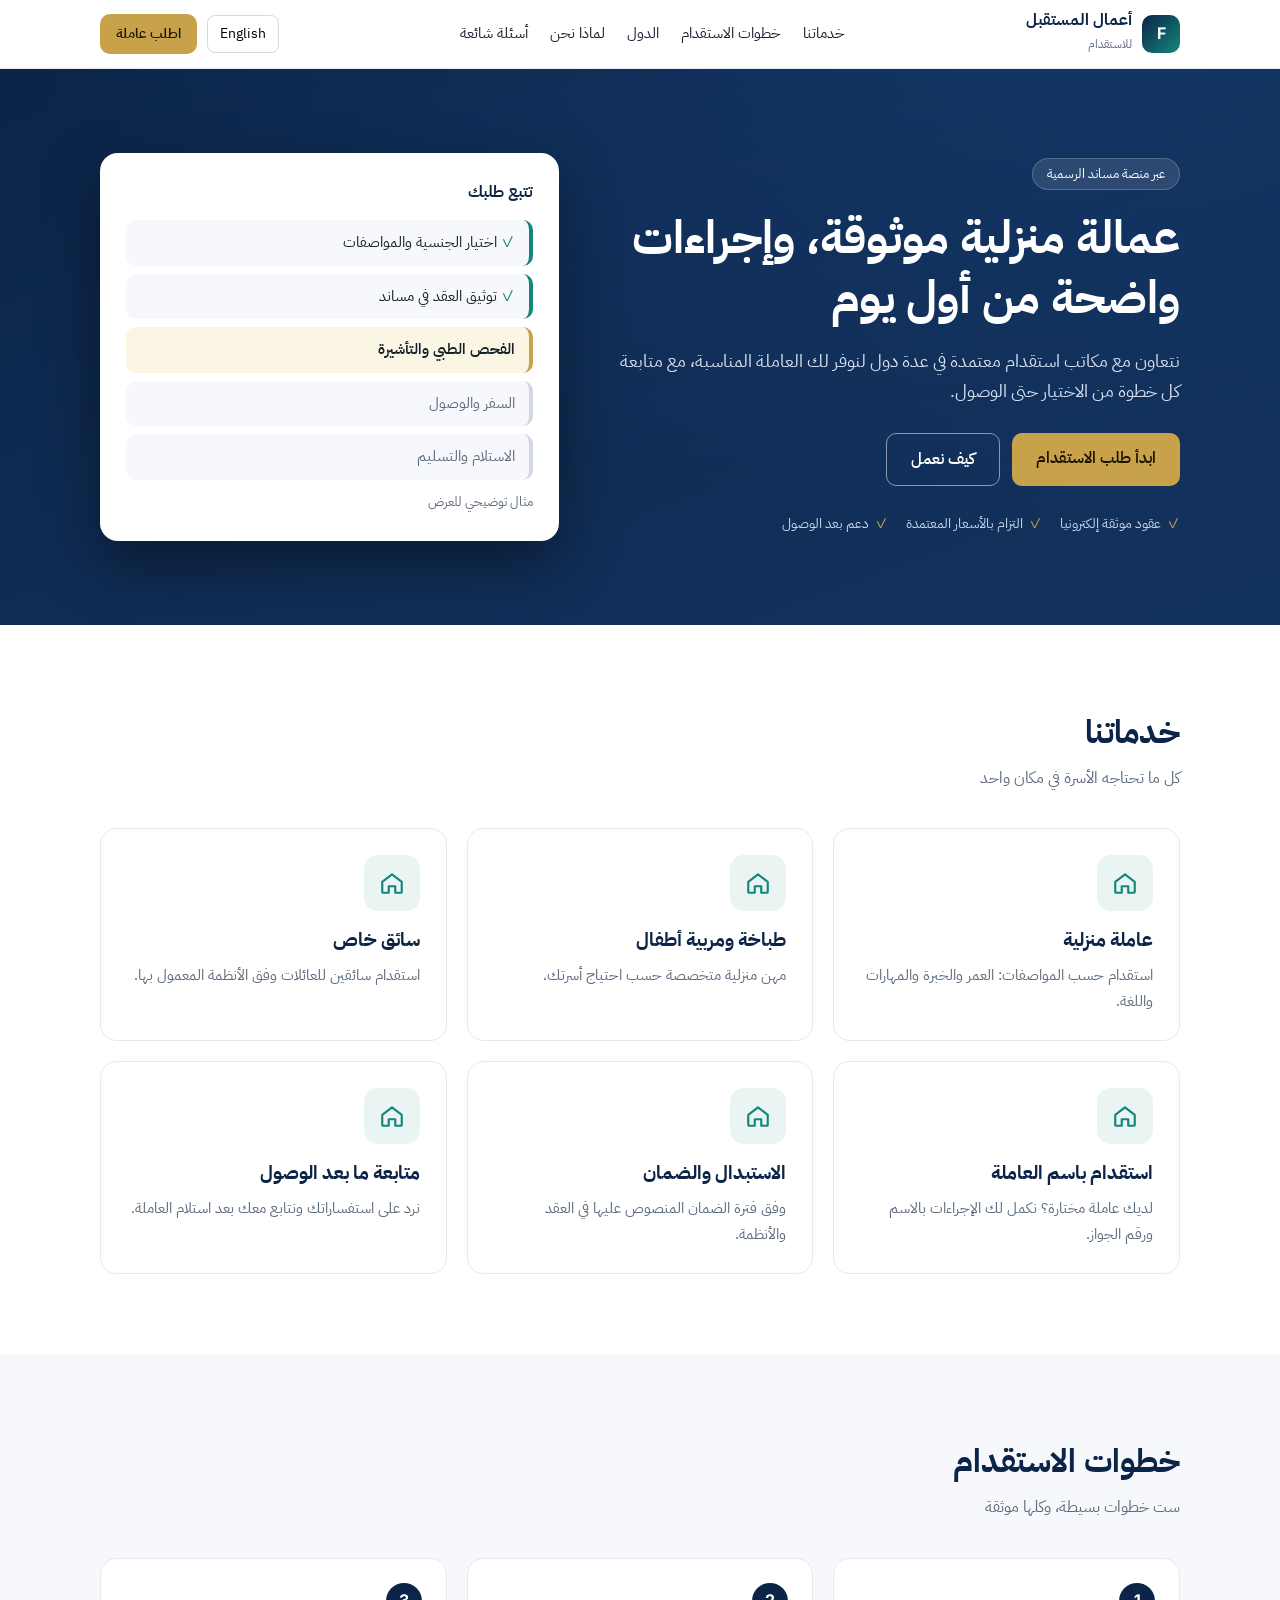
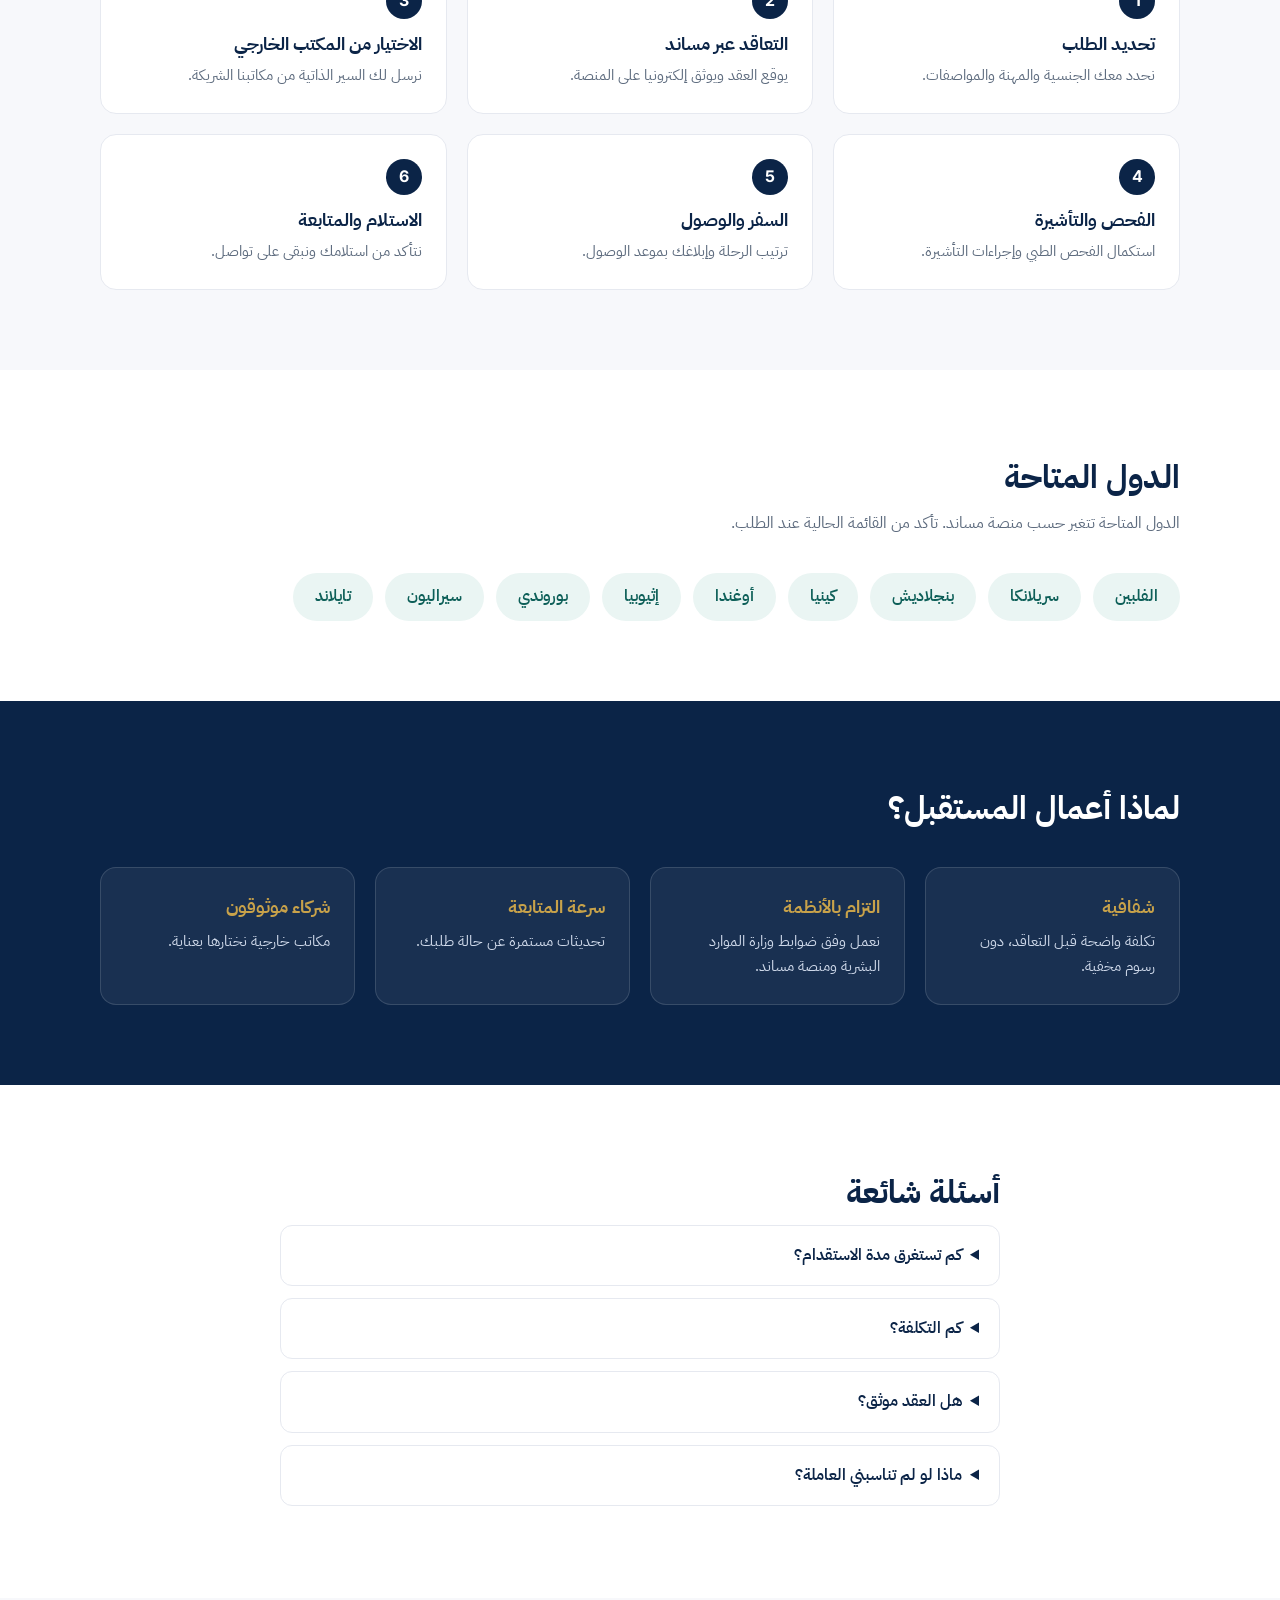
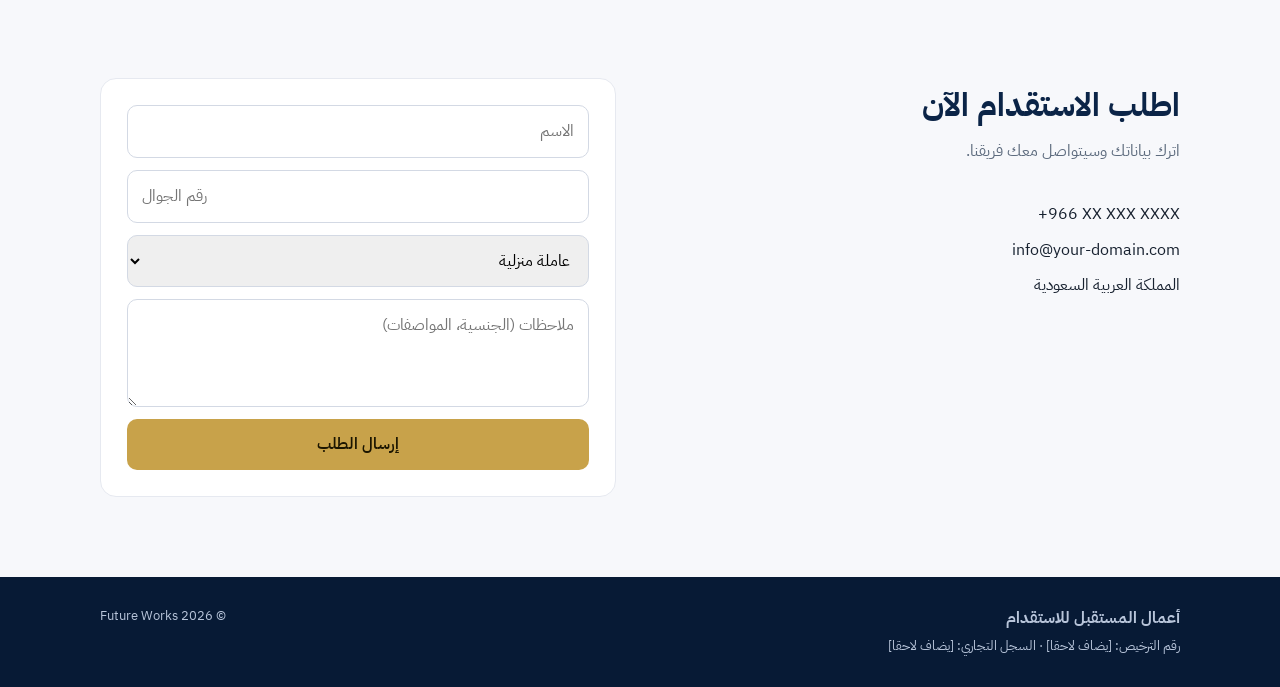
==== index.html @ 973897a0 "Add files via upload" ====
<!doctype html>
<html lang="ar" dir="rtl">
<head>
<meta charset="utf-8">
<meta name="viewport" content="width=device-width,initial-scale=1">
<title>أعمال المستقبل للاستقدام | Future Works Recruitment</title>
<meta name="description" content="استقدام العمالة المنزلية عبر منصة مساند بشفافية وسرعة. Domestic worker recruitment in Saudi Arabia through Musaned.">
<link rel="preconnect" href="https://fonts.googleapis.com"><link rel="preconnect" href="https://fonts.gstatic.com" crossorigin>
<link href="https://fonts.googleapis.com/css2?family=IBM+Plex+Sans+Arabic:wght@400;500;600;700&family=Inter:wght@400;500;600;700&display=swap" rel="stylesheet">
<link rel="stylesheet" href="style.css">
</head>
<body>
<header class="nav">
  <div class="wrap nav-in">
    <a class="brand" href="#top"><span class="mark">F</span><span><b data-ar="أعمال المستقبل" data-en="Future Works">أعمال المستقبل</b><small data-ar="للاستقدام" data-en="Recruitment">للاستقدام</small></span></a>
    <nav class="links">
      <a href="#services" data-ar="خدماتنا" data-en="Services">خدماتنا</a>
      <a href="#process" data-ar="خطوات الاستقدام" data-en="How it works">خطوات الاستقدام</a>
      <a href="#countries" data-ar="الدول" data-en="Countries">الدول</a>
      <a href="#why" data-ar="لماذا نحن" data-en="Why us">لماذا نحن</a>
      <a href="#faq" data-ar="أسئلة شائعة" data-en="FAQ">أسئلة شائعة</a>
    </nav>
    <div class="nav-actions"><button id="lang" class="lang">English</button><a class="btn sm" href="#contact" data-ar="اطلب عاملة" data-en="Request a worker">اطلب عاملة</a></div>
  </div>
</header>

<main id="top">
<section class="hero">
  <div class="wrap hero-in">
    <div class="hero-text">
      <span class="pill" data-ar="عبر منصة مساند الرسمية" data-en="Through the official Musaned platform">عبر منصة مساند الرسمية</span>
      <h1 data-ar="عمالة منزلية موثوقة، وإجراءات واضحة من أول يوم" data-en="Trusted domestic workers, with a clear process from day one">عمالة منزلية موثوقة، وإجراءات واضحة من أول يوم</h1>
      <p data-ar="نتعاون مع مكاتب استقدام معتمدة في عدة دول لنوفر لك العاملة المناسبة، مع متابعة كل خطوة من الاختيار حتى الوصول." data-en="We work with vetted recruitment offices abroad to match you with the right worker, and follow every step from selection to arrival.">نتعاون مع مكاتب استقدام معتمدة في عدة دول لنوفر لك العاملة المناسبة، مع متابعة كل خطوة من الاختيار حتى الوصول.</p>
      <div class="cta"><a class="btn" href="#contact" data-ar="ابدأ طلب الاستقدام" data-en="Start a request">ابدأ طلب الاستقدام</a><a class="btn ghost" href="#process" data-ar="كيف نعمل" data-en="How we work">كيف نعمل</a></div>
      <ul class="trust">
        <li data-ar="عقود موثقة إلكترونيا" data-en="Electronically authenticated contracts">عقود موثقة إلكترونيا</li>
        <li data-ar="التزام بالأسعار المعتمدة" data-en="Within approved price ceilings">التزام بالأسعار المعتمدة</li>
        <li data-ar="دعم بعد الوصول" data-en="Support after arrival">دعم بعد الوصول</li>
      </ul>
    </div>
    <div class="hero-card">
      <div class="hc-title" data-ar="تتبع طلبك" data-en="Track your request">تتبع طلبك</div>
      <ol class="steps-mini">
        <li class="done" data-ar="اختيار الجنسية والمواصفات" data-en="Choose nationality & profile">اختيار الجنسية والمواصفات</li>
        <li class="done" data-ar="توثيق العقد في مساند" data-en="Contract authenticated on Musaned">توثيق العقد في مساند</li>
        <li class="now" data-ar="الفحص الطبي والتأشيرة" data-en="Medical check & visa">الفحص الطبي والتأشيرة</li>
        <li data-ar="السفر والوصول" data-en="Travel & arrival">السفر والوصول</li>
        <li data-ar="الاستلام والتسليم" data-en="Handover">الاستلام والتسليم</li>
      </ol>
      <small class="note" data-ar="مثال توضيحي للعرض" data-en="Illustrative example">مثال توضيحي للعرض</small>
    </div>
  </div>
</section>

<section id="services" class="sec">
  <div class="wrap">
    <h2 data-ar="خدماتنا" data-en="Our services">خدماتنا</h2>
    <p class="sub" data-ar="كل ما تحتاجه الأسرة في مكان واحد" data-en="Everything a household needs, in one place">كل ما تحتاجه الأسرة في مكان واحد</p>
    <div class="grid3">
      <article class="card"><div class="ic"><svg viewBox="0 0 24 24" width="26" height="26" fill="none" stroke="#14877d" stroke-width="2" stroke-linecap="round" stroke-linejoin="round"><path d="M3 11l9-7 9 7v9a1 1 0 0 1-1 1h-5v-6H9v6H4a1 1 0 0 1-1-1z"/></svg></div><h3 data-ar="عاملة منزلية" data-en="Housemaids">عاملة منزلية</h3><p data-ar="استقدام حسب المواصفات: العمر والخبرة والمهارات واللغة." data-en="Recruitment by specification: age, experience, skills and language.">استقدام حسب المواصفات: العمر والخبرة والمهارات واللغة.</p></article>
      <article class="card"><div class="ic"><svg viewBox="0 0 24 24" width="26" height="26" fill="none" stroke="#14877d" stroke-width="2" stroke-linecap="round" stroke-linejoin="round"><path d="M3 11l9-7 9 7v9a1 1 0 0 1-1 1h-5v-6H9v6H4a1 1 0 0 1-1-1z"/></svg></div><h3 data-ar="طباخة ومربية أطفال" data-en="Cooks & nannies">طباخة ومربية أطفال</h3><p data-ar="مهن منزلية متخصصة حسب احتياج أسرتك." data-en="Specialised household roles to fit your family.">مهن منزلية متخصصة حسب احتياج أسرتك.</p></article>
      <article class="card"><div class="ic"><svg viewBox="0 0 24 24" width="26" height="26" fill="none" stroke="#14877d" stroke-width="2" stroke-linecap="round" stroke-linejoin="round"><path d="M3 11l9-7 9 7v9a1 1 0 0 1-1 1h-5v-6H9v6H4a1 1 0 0 1-1-1z"/></svg></div><h3 data-ar="سائق خاص" data-en="Private drivers">سائق خاص</h3><p data-ar="استقدام سائقين للعائلات وفق الأنظمة المعمول بها." data-en="Drivers for families, in line with current regulations.">استقدام سائقين للعائلات وفق الأنظمة المعمول بها.</p></article>
      <article class="card"><div class="ic"><svg viewBox="0 0 24 24" width="26" height="26" fill="none" stroke="#14877d" stroke-width="2" stroke-linecap="round" stroke-linejoin="round"><path d="M3 11l9-7 9 7v9a1 1 0 0 1-1 1h-5v-6H9v6H4a1 1 0 0 1-1-1z"/></svg></div><h3 data-ar="استقدام باسم العاملة" data-en="Named worker recruitment">استقدام باسم العاملة</h3><p data-ar="لديك عاملة مختارة؟ نكمل لك الإجراءات بالاسم ورقم الجواز." data-en="Already chosen a worker? We handle it by name and passport number.">لديك عاملة مختارة؟ نكمل لك الإجراءات بالاسم ورقم الجواز.</p></article>
      <article class="card"><div class="ic"><svg viewBox="0 0 24 24" width="26" height="26" fill="none" stroke="#14877d" stroke-width="2" stroke-linecap="round" stroke-linejoin="round"><path d="M3 11l9-7 9 7v9a1 1 0 0 1-1 1h-5v-6H9v6H4a1 1 0 0 1-1-1z"/></svg></div><h3 data-ar="الاستبدال والضمان" data-en="Replacement & guarantee">الاستبدال والضمان</h3><p data-ar="وفق فترة الضمان المنصوص عليها في العقد والأنظمة." data-en="As set out in the contract and regulations.">وفق فترة الضمان المنصوص عليها في العقد والأنظمة.</p></article>
      <article class="card"><div class="ic"><svg viewBox="0 0 24 24" width="26" height="26" fill="none" stroke="#14877d" stroke-width="2" stroke-linecap="round" stroke-linejoin="round"><path d="M3 11l9-7 9 7v9a1 1 0 0 1-1 1h-5v-6H9v6H4a1 1 0 0 1-1-1z"/></svg></div><h3 data-ar="متابعة ما بعد الوصول" data-en="After-arrival support">متابعة ما بعد الوصول</h3><p data-ar="نرد على استفساراتك ونتابع معك بعد استلام العاملة." data-en="We answer your questions and follow up after handover.">نرد على استفساراتك ونتابع معك بعد استلام العاملة.</p></article>
    </div>
  </div>
</section>

<section id="process" class="sec alt">
  <div class="wrap">
    <h2 data-ar="خطوات الاستقدام" data-en="How recruitment works">خطوات الاستقدام</h2>
    <p class="sub" data-ar="ست خطوات بسيطة، وكلها موثقة" data-en="Six simple, documented steps">ست خطوات بسيطة، وكلها موثقة</p>
    <ol class="timeline">
      <li><span>1</span><h3 data-ar="تحديد الطلب" data-en="Define your request">تحديد الطلب</h3><p data-ar="نحدد معك الجنسية والمهنة والمواصفات." data-en="We agree nationality, role and profile.">نحدد معك الجنسية والمهنة والمواصفات.</p></li>
      <li><span>2</span><h3 data-ar="التعاقد عبر مساند" data-en="Contract on Musaned">التعاقد عبر مساند</h3><p data-ar="يوقع العقد ويوثق إلكترونيا على المنصة." data-en="The contract is signed and authenticated on the platform.">يوقع العقد ويوثق إلكترونيا على المنصة.</p></li>
      <li><span>3</span><h3 data-ar="الاختيار من المكتب الخارجي" data-en="Selection abroad">الاختيار من المكتب الخارجي</h3><p data-ar="نرسل لك السير الذاتية من مكاتبنا الشريكة." data-en="We send CVs from our partner offices.">نرسل لك السير الذاتية من مكاتبنا الشريكة.</p></li>
      <li><span>4</span><h3 data-ar="الفحص والتأشيرة" data-en="Medical & visa">الفحص والتأشيرة</h3><p data-ar="استكمال الفحص الطبي وإجراءات التأشيرة." data-en="Medical examination and visa processing.">استكمال الفحص الطبي وإجراءات التأشيرة.</p></li>
      <li><span>5</span><h3 data-ar="السفر والوصول" data-en="Travel & arrival">السفر والوصول</h3><p data-ar="ترتيب الرحلة وإبلاغك بموعد الوصول." data-en="Flight arranged and arrival time shared.">ترتيب الرحلة وإبلاغك بموعد الوصول.</p></li>
      <li><span>6</span><h3 data-ar="الاستلام والمتابعة" data-en="Handover & follow-up">الاستلام والمتابعة</h3><p data-ar="نتأكد من استلامك ونبقى على تواصل." data-en="We confirm handover and stay in touch.">نتأكد من استلامك ونبقى على تواصل.</p></li>
    </ol>
  </div>
</section>

<section id="countries" class="sec">
  <div class="wrap">
    <h2 data-ar="الدول المتاحة" data-en="Source countries">الدول المتاحة</h2>
    <p class="sub" data-ar="الدول المتاحة تتغير حسب منصة مساند. تأكد من القائمة الحالية عند الطلب." data-en="Availability follows Musaned and can change. We confirm the current list when you apply.">الدول المتاحة تتغير حسب منصة مساند. تأكد من القائمة الحالية عند الطلب.</p>
    <div class="chips">
      <span data-ar="الفلبين" data-en="Philippines">الفلبين</span><span data-ar="سريلانكا" data-en="Sri Lanka">سريلانكا</span><span data-ar="بنجلاديش" data-en="Bangladesh">بنجلاديش</span><span data-ar="كينيا" data-en="Kenya">كينيا</span><span data-ar="أوغندا" data-en="Uganda">أوغندا</span><span data-ar="إثيوبيا" data-en="Ethiopia">إثيوبيا</span><span data-ar="بوروندي" data-en="Burundi">بوروندي</span><span data-ar="سيراليون" data-en="Sierra Leone">سيراليون</span><span data-ar="تايلاند" data-en="Thailand">تايلاند</span>
    </div>
  </div>
</section>

<section id="why" class="sec dark">
  <div class="wrap">
    <h2 data-ar="لماذا أعمال المستقبل؟" data-en="Why Future Works?">لماذا أعمال المستقبل؟</h2>
    <div class="grid4">
      <div class="why"><b data-ar="شفافية" data-en="Transparency">شفافية</b><p data-ar="تكلفة واضحة قبل التعاقد، دون رسوم مخفية." data-en="Clear costs before you sign, no hidden fees.">تكلفة واضحة قبل التعاقد، دون رسوم مخفية.</p></div>
      <div class="why"><b data-ar="التزام بالأنظمة" data-en="Compliance">التزام بالأنظمة</b><p data-ar="نعمل وفق ضوابط وزارة الموارد البشرية ومنصة مساند." data-en="We follow HRSD rules and the Musaned platform.">نعمل وفق ضوابط وزارة الموارد البشرية ومنصة مساند.</p></div>
      <div class="why"><b data-ar="سرعة المتابعة" data-en="Fast follow-up">سرعة المتابعة</b><p data-ar="تحديثات مستمرة عن حالة طلبك." data-en="Regular updates on your request status.">تحديثات مستمرة عن حالة طلبك.</p></div>
      <div class="why"><b data-ar="شركاء موثوقون" data-en="Vetted partners">شركاء موثوقون</b><p data-ar="مكاتب خارجية نختارها بعناية." data-en="Overseas offices we choose with care.">مكاتب خارجية نختارها بعناية.</p></div>
    </div>
  </div>
</section>

<section id="faq" class="sec">
  <div class="wrap narrow">
    <h2 data-ar="أسئلة شائعة" data-en="Frequently asked questions">أسئلة شائعة</h2>
    <details><summary data-ar="كم تستغرق مدة الاستقدام؟" data-en="How long does recruitment take?">كم تستغرق مدة الاستقدام؟</summary><p data-ar="تختلف حسب الجنسية. الأرقام المنشورة على مساند تشير عادة إلى نحو 47 إلى 57 يوما في المتوسط للجنسيات الشائعة." data-en="It depends on nationality. Averages published for Musaned are roughly 47 to 57 days for common nationalities.">تختلف حسب الجنسية. الأرقام المنشورة على مساند تشير عادة إلى نحو 47 إلى 57 يوما في المتوسط للجنسيات الشائعة.</p></details>
    <details><summary data-ar="كم التكلفة؟" data-en="What does it cost?">كم التكلفة؟</summary><p data-ar="تحدد الوزارة سقفا أعلى لتكلفة الاستقدام لكل جنسية. نوضح لك التكلفة النهائية قبل توقيع العقد." data-en="The ministry sets a maximum recruitment cost per nationality. We confirm the final cost before you sign.">تحدد الوزارة سقفا أعلى لتكلفة الاستقدام لكل جنسية. نوضح لك التكلفة النهائية قبل توقيع العقد.</p></details>
    <details><summary data-ar="هل العقد موثق؟" data-en="Is the contract authenticated?">هل العقد موثق؟</summary><p data-ar="نعم، يتم التعاقد والتوثيق إلكترونيا عبر منصة مساند." data-en="Yes. Contracting and authentication are done electronically on Musaned.">نعم، يتم التعاقد والتوثيق إلكترونيا عبر منصة مساند.</p></details>
    <details><summary data-ar="ماذا لو لم تناسبني العاملة؟" data-en="What if the worker is not a fit?">ماذا لو لم تناسبني العاملة؟</summary><p data-ar="تطبق شروط الاستبدال والاسترداد المنصوص عليها في العقد والأنظمة. نشرح لك التفاصيل قبل التعاقد." data-en="Replacement and refund terms in the contract and regulations apply. We explain them before you sign.">تطبق شروط الاستبدال والاسترداد المنصوص عليها في العقد والأنظمة. نشرح لك التفاصيل قبل التعاقد.</p></details>
  </div>
</section>

<section id="contact" class="sec alt">
  <div class="wrap contact">
    <div>
      <h2 data-ar="اطلب الاستقدام الآن" data-en="Request a worker">اطلب الاستقدام الآن</h2>
      <p class="sub" data-ar="اترك بياناتك وسيتواصل معك فريقنا." data-en="Leave your details and our team will contact you.">اترك بياناتك وسيتواصل معك فريقنا.</p>
      <ul class="info"><li><span dir="ltr">+966 XX XXX XXXX</span></li><li><span dir="ltr">info@your-domain.com</span></li><li data-ar="المملكة العربية السعودية" data-en="Saudi Arabia">المملكة العربية السعودية</li></ul>
    </div>
    <form onsubmit="event.preventDefault();alert(document.documentElement.lang==='ar'?'شكرا، سنتواصل معك قريبا (نموذج تجريبي)':'Thank you, we will contact you soon (demo form)')">
      <input required placeholder="الاسم" data-ph-ar="الاسم" data-ph-en="Full name">
      <input required type="tel" placeholder="رقم الجوال" data-ph-ar="رقم الجوال" data-ph-en="Mobile number" dir="ltr">
      <select><option data-ar="عاملة منزلية" data-en="Housemaid">عاملة منزلية</option><option data-ar="طباخة" data-en="Cook">طباخة</option><option data-ar="مربية أطفال" data-en="Nanny">مربية أطفال</option><option data-ar="سائق خاص" data-en="Private driver">سائق خاص</option></select>
      <textarea rows="3" placeholder="ملاحظات (الجنسية، المواصفات)" data-ph-ar="ملاحظات (الجنسية، المواصفات)" data-ph-en="Notes (nationality, requirements)"></textarea>
      <button class="btn" data-ar="إرسال الطلب" data-en="Send request">إرسال الطلب</button>
    </form>
  </div>
</section>
</main>

<footer>
  <div class="wrap foot">
    <div><b data-ar="أعمال المستقبل للاستقدام" data-en="Future Works Recruitment">أعمال المستقبل للاستقدام</b><br><small data-ar="رقم الترخيص: [يضاف لاحقا] · السجل التجاري: [يضاف لاحقا]" data-en="License no.: [to be added] · CR no.: [to be added]">رقم الترخيص: [يضاف لاحقا] · السجل التجاري: [يضاف لاحقا]</small></div>
    <small>© 2026 Future Works</small>
  </div>
</footer>
<script src="app.js"></script>
</body>
</html>
---- style.css ----
:root{--navy:#0b2447;--navy2:#13335f;--gold:#c8a24a;--teal:#14877d;--bg:#f7f8fb;--ink:#17212f;--mute:#5d6b7e}
*{box-sizing:border-box}html{scroll-behavior:smooth}
body{margin:0;font-family:'IBM Plex Sans Arabic','Inter',system-ui,sans-serif;color:var(--ink);background:#fff;line-height:1.7}
html[lang=en] body{font-family:'Inter','IBM Plex Sans Arabic',sans-serif}
.wrap{max-width:1120px;margin:auto;padding:0 20px}.narrow{max-width:760px}
.nav{position:sticky;top:0;z-index:20;background:rgba(255,255,255,.92);backdrop-filter:blur(8px);border-bottom:1px solid #e6e9f0}
.nav-in{display:flex;align-items:center;justify-content:space-between;gap:16px;height:68px}
.brand{display:flex;gap:10px;align-items:center;text-decoration:none;color:var(--navy)}
.brand b{display:block;line-height:1.2}.brand small{color:var(--mute);font-size:12px}
.mark{width:38px;height:38px;border-radius:10px;background:linear-gradient(135deg,var(--navy),var(--teal));color:#fff;display:grid;place-items:center;font-weight:700;font-family:Inter}
.links{display:flex;gap:22px}.links a{color:var(--ink);text-decoration:none;font-size:15px}.links a:hover{color:var(--teal)}
.nav-actions{display:flex;gap:10px;align-items:center}
.lang{border:1px solid #d3d9e4;background:#fff;border-radius:8px;padding:6px 12px;cursor:pointer;font:inherit;font-size:14px}
.btn{display:inline-block;background:var(--gold);color:#1b1500;padding:12px 24px;border-radius:10px;text-decoration:none;font-weight:600;border:0;cursor:pointer;font:inherit;font-weight:600;transition:.2s}
.btn:hover{transform:translateY(-1px);filter:brightness(1.05)}.btn.sm{padding:8px 16px;font-size:14px}
.btn.ghost{background:transparent;color:#fff;border:1.5px solid rgba(255,255,255,.5)}
.hero{background:radial-gradient(1000px 500px at 80% -10%,#1d4f8f55,transparent),linear-gradient(160deg,var(--navy),var(--navy2));color:#fff;padding:84px 0}
.hero-in{display:grid;grid-template-columns:1.25fr 1fr;gap:48px;align-items:center}
.pill{display:inline-block;background:#ffffff1c;border:1px solid #ffffff33;padding:4px 14px;border-radius:99px;font-size:13px;margin-bottom:18px}
h1{font-size:clamp(30px,4.4vw,46px);line-height:1.3;margin:0 0 16px}
.hero p{color:#d6e0f0;font-size:18px;max-width:560px}
.cta{display:flex;gap:12px;flex-wrap:wrap;margin:26px 0}
.trust{list-style:none;padding:0;margin:0;display:flex;gap:18px;flex-wrap:wrap;font-size:14px;color:#c4d2e8}
.trust li:before{content:'✓';color:var(--gold);margin-inline-end:6px}
.hero-card{background:#fff;color:var(--ink);border-radius:18px;padding:26px;box-shadow:0 24px 60px #0006}
.hc-title{font-weight:700;color:var(--navy);margin-bottom:14px}
.steps-mini{list-style:none;margin:0;padding:0}
.steps-mini li{padding:10px 14px;border-radius:10px;margin-bottom:8px;background:var(--bg);color:var(--mute);font-size:15px;border-inline-start:4px solid #d3d9e4}
.steps-mini li.done{border-color:var(--teal);color:var(--ink)}.steps-mini li.done:before{content:'✓ ';color:var(--teal)}
.steps-mini li.now{border-color:var(--gold);background:#fbf5e3;color:var(--ink);font-weight:600}
.note{color:var(--mute)}
.sec{padding:80px 0}.sec.alt{background:var(--bg)}
h2{font-size:32px;color:var(--navy);margin:0 0 6px}.sub{color:var(--mute);margin:0 0 36px}
.dark{background:var(--navy);color:#fff}.dark h2{color:#fff;margin-bottom:32px}
.grid3{display:grid;grid-template-columns:repeat(3,1fr);gap:20px}.grid4{display:grid;grid-template-columns:repeat(4,1fr);gap:20px}
.card{background:#fff;border:1px solid #e6e9f0;border-radius:16px;padding:26px;transition:.2s}
.card:hover{box-shadow:0 12px 30px #0b244714;transform:translateY(-3px)}
.ic{font-size:30px;width:56px;height:56px;border-radius:14px;background:#eaf5f3;display:grid;place-items:center;margin-bottom:14px}
.card h3{margin:0 0 6px;color:var(--navy)}.card p{margin:0;color:var(--mute);font-size:15px}
.timeline{list-style:none;margin:0;padding:0;display:grid;grid-template-columns:repeat(3,1fr);gap:20px}
.timeline li{background:#fff;border-radius:16px;padding:24px;border:1px solid #e6e9f0}
.timeline span{display:grid;place-items:center;width:36px;height:36px;border-radius:50%;background:var(--navy);color:#fff;font-weight:700;margin-bottom:10px;font-family:Inter}
.timeline h3{margin:0 0 4px;color:var(--navy);font-size:18px}.timeline p{margin:0;color:var(--mute);font-size:15px}
.chips{display:flex;flex-wrap:wrap;gap:12px}.chips span{background:#eaf5f3;color:#0d5f58;padding:10px 22px;border-radius:99px;font-weight:600}
.why{background:#ffffff0f;border:1px solid #ffffff22;border-radius:16px;padding:24px}.why b{color:var(--gold);font-size:18px}.why p{color:#cfd9ea;margin:6px 0 0;font-size:15px}
details{border:1px solid #e6e9f0;border-radius:12px;padding:16px 20px;margin-bottom:12px}
summary{cursor:pointer;font-weight:600;color:var(--navy)}details p{color:var(--mute);margin:10px 0 0}
.contact{display:grid;grid-template-columns:1fr 1fr;gap:48px;align-items:start}
.info{list-style:none;padding:0;color:var(--ink)}.info li{margin-bottom:8px}
form{background:#fff;padding:26px;border-radius:16px;border:1px solid #e6e9f0;display:grid;gap:12px}
input,select,textarea{font:inherit;padding:12px 14px;border:1px solid #d3d9e4;border-radius:10px;width:100%}
input:focus,select:focus,textarea:focus{outline:2px solid var(--teal);border-color:transparent}
footer{background:#071a35;color:#b8c5da;padding:28px 0}.foot{display:flex;justify-content:space-between;gap:16px;flex-wrap:wrap}
@media(max-width:860px){.links{display:none}.hero-in,.contact{grid-template-columns:1fr}.grid3,.timeline{grid-template-columns:1fr 1fr}.grid4{grid-template-columns:1fr 1fr}.hero{padding:56px 0}}
@media(max-width:560px){.grid3,.timeline,.grid4{grid-template-columns:1fr}}
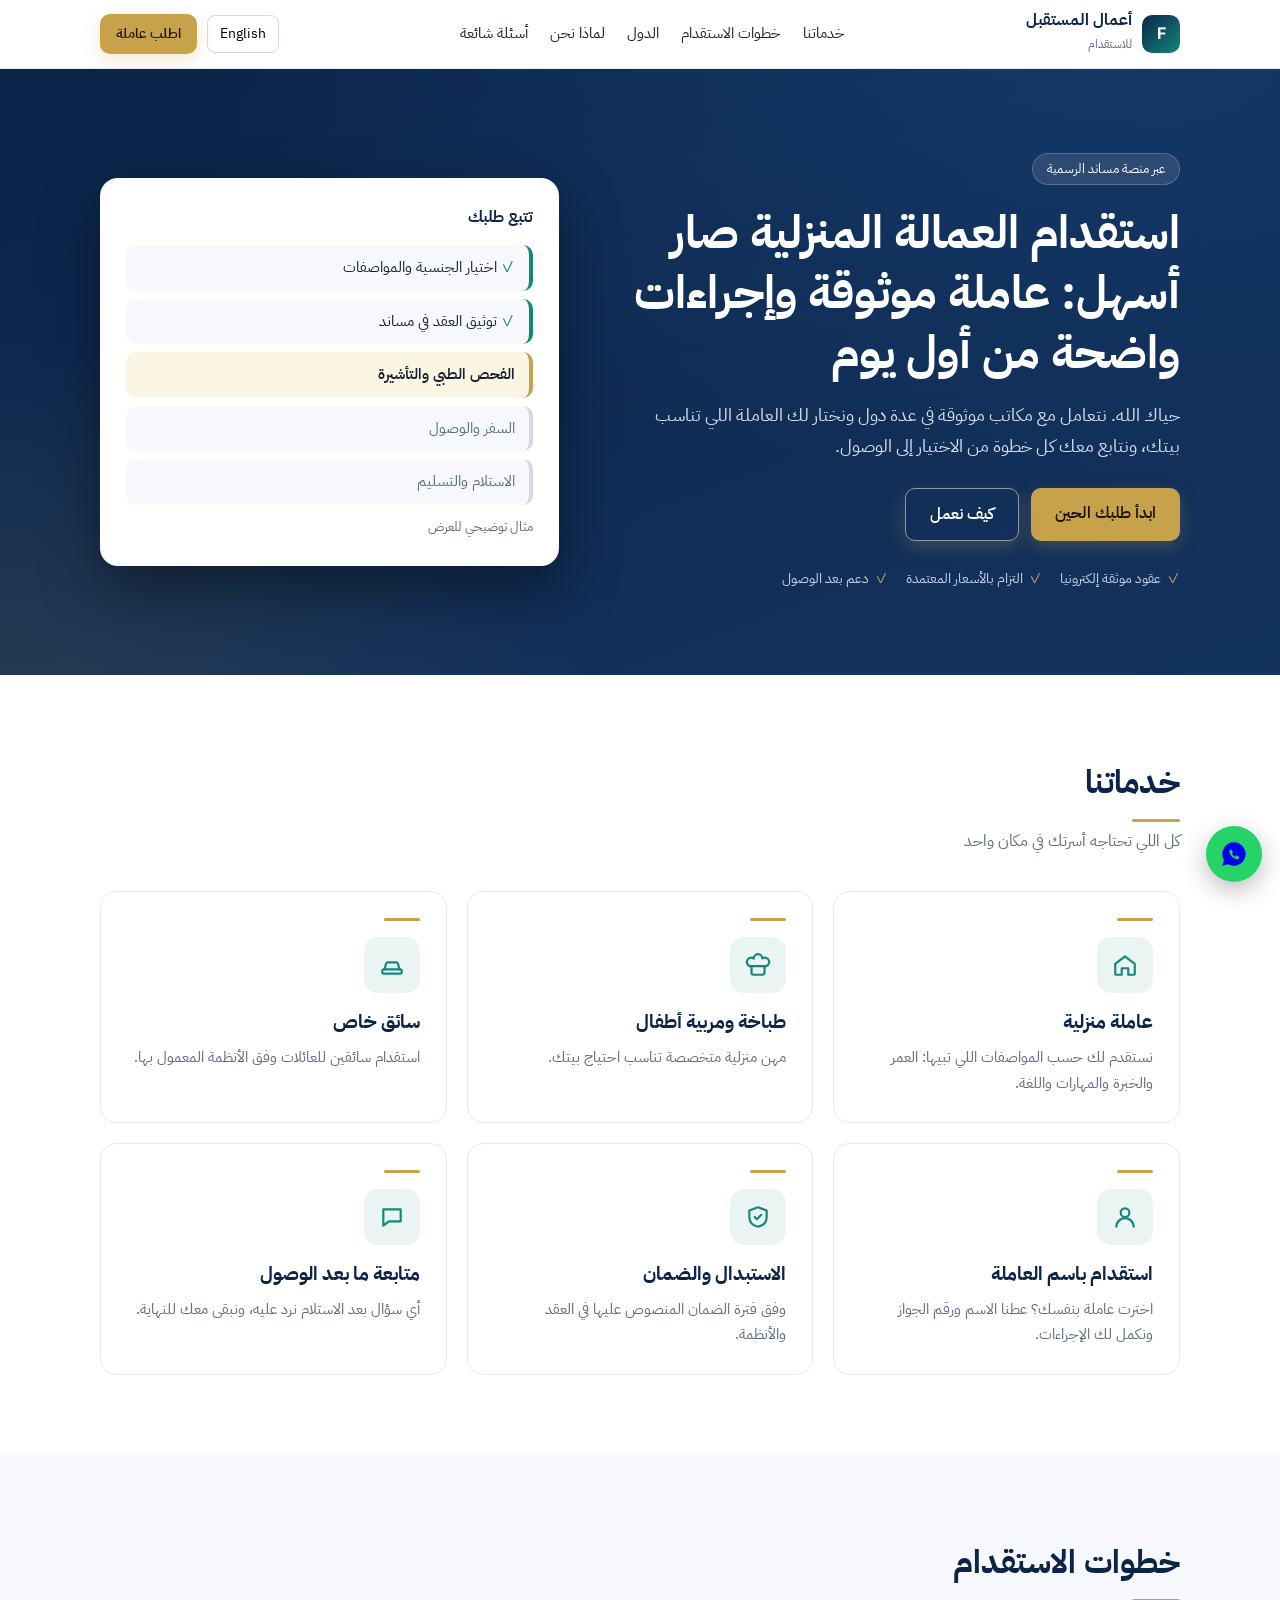
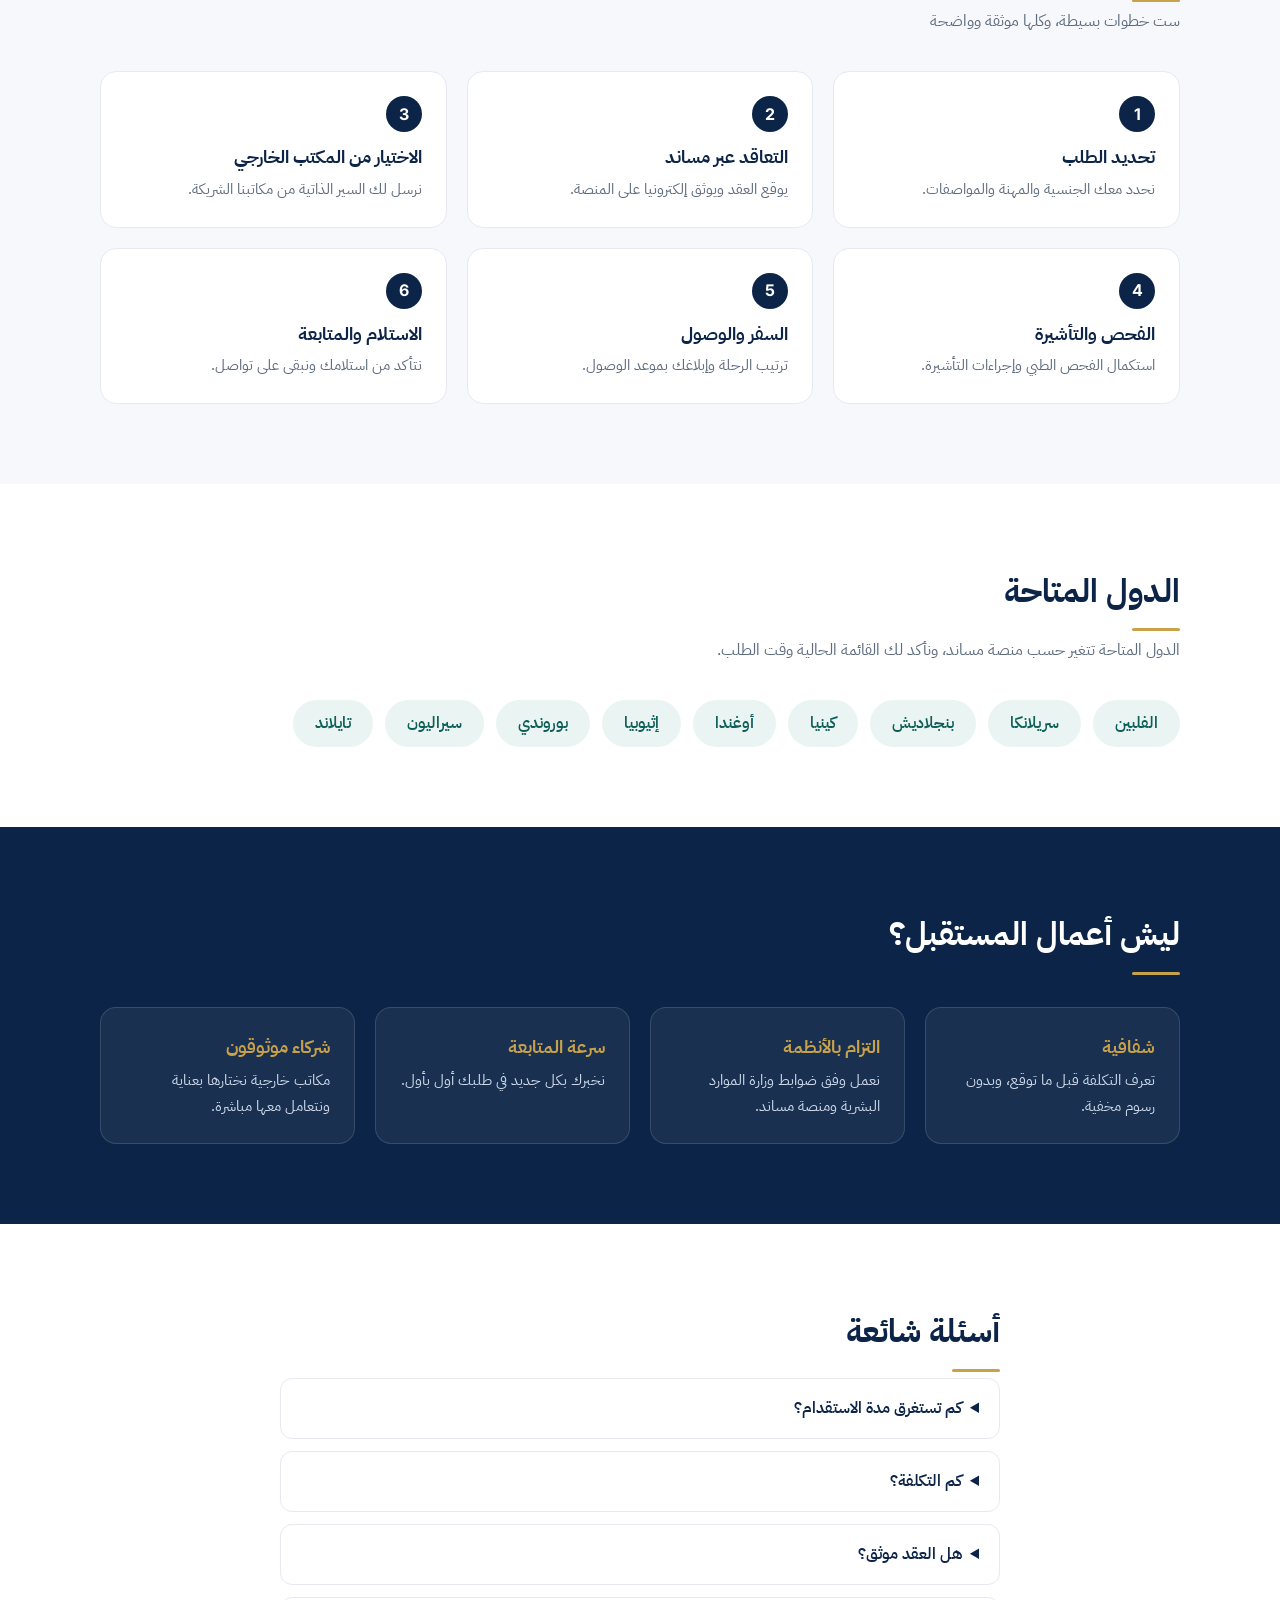
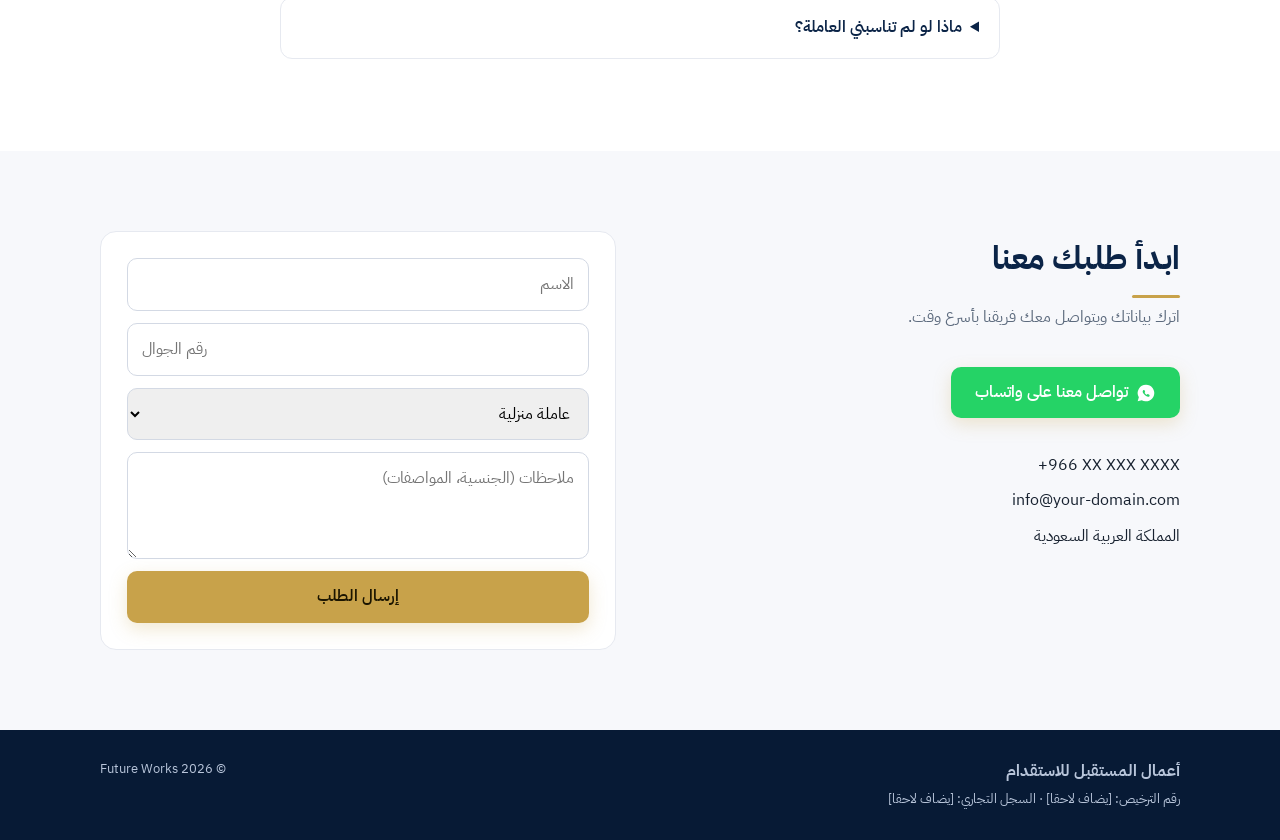
==== commit 81647077: "Revise copy and design" ====
--- a/index.html
+++ b/index.html
@@ -29,9 +29,9 @@
   <div class="wrap hero-in">
     <div class="hero-text">
       <span class="pill" data-ar="عبر منصة مساند الرسمية" data-en="Through the official Musaned platform">عبر منصة مساند الرسمية</span>
-      <h1 data-ar="عمالة منزلية موثوقة، وإجراءات واضحة من أول يوم" data-en="Trusted domestic workers, with a clear process from day one">عمالة منزلية موثوقة، وإجراءات واضحة من أول يوم</h1>
-      <p data-ar="نتعاون مع مكاتب استقدام معتمدة في عدة دول لنوفر لك العاملة المناسبة، مع متابعة كل خطوة من الاختيار حتى الوصول." data-en="We work with vetted recruitment offices abroad to match you with the right worker, and follow every step from selection to arrival.">نتعاون مع مكاتب استقدام معتمدة في عدة دول لنوفر لك العاملة المناسبة، مع متابعة كل خطوة من الاختيار حتى الوصول.</p>
-      <div class="cta"><a class="btn" href="#contact" data-ar="ابدأ طلب الاستقدام" data-en="Start a request">ابدأ طلب الاستقدام</a><a class="btn ghost" href="#process" data-ar="كيف نعمل" data-en="How we work">كيف نعمل</a></div>
+      <h1 data-ar="استقدام العمالة المنزلية صار أسهل: عاملة موثوقة وإجراءات واضحة من أول يوم" data-en="Trusted domestic workers, with a clear process from day one">استقدام العمالة المنزلية صار أسهل: عاملة موثوقة وإجراءات واضحة من أول يوم</h1>
+      <p data-ar="حياك الله. نتعامل مع مكاتب موثوقة في عدة دول ونختار لك العاملة اللي تناسب بيتك، ونتابع معك كل خطوة من الاختيار إلى الوصول." data-en="We work with vetted recruitment offices abroad to find the right worker for your home, and follow every step from selection to arrival.">حياك الله. نتعامل مع مكاتب موثوقة في عدة دول ونختار لك العاملة اللي تناسب بيتك، ونتابع معك كل خطوة من الاختيار إلى الوصول.</p>
+      <div class="cta"><a class="btn" href="#contact" data-ar="ابدأ طلبك الحين" data-en="Start your request">ابدأ طلبك الحين</a><a class="btn ghost" href="#process" data-ar="كيف نعمل" data-en="How we work">كيف نعمل</a></div>
       <ul class="trust">
         <li data-ar="عقود موثقة إلكترونيا" data-en="Electronically authenticated contracts">عقود موثقة إلكترونيا</li>
         <li data-ar="التزام بالأسعار المعتمدة" data-en="Within approved price ceilings">التزام بالأسعار المعتمدة</li>
@@ -55,14 +55,14 @@
 <section id="services" class="sec">
   <div class="wrap">
     <h2 data-ar="خدماتنا" data-en="Our services">خدماتنا</h2>
-    <p class="sub" data-ar="كل ما تحتاجه الأسرة في مكان واحد" data-en="Everything a household needs, in one place">كل ما تحتاجه الأسرة في مكان واحد</p>
+    <p class="sub" data-ar="كل اللي تحتاجه أسرتك في مكان واحد" data-en="Everything a household needs, in one place">كل اللي تحتاجه أسرتك في مكان واحد</p>
     <div class="grid3">
-      <article class="card"><div class="ic"><svg viewBox="0 0 24 24" width="26" height="26" fill="none" stroke="#14877d" stroke-width="2" stroke-linecap="round" stroke-linejoin="round"><path d="M3 11l9-7 9 7v9a1 1 0 0 1-1 1h-5v-6H9v6H4a1 1 0 0 1-1-1z"/></svg></div><h3 data-ar="عاملة منزلية" data-en="Housemaids">عاملة منزلية</h3><p data-ar="استقدام حسب المواصفات: العمر والخبرة والمهارات واللغة." data-en="Recruitment by specification: age, experience, skills and language.">استقدام حسب المواصفات: العمر والخبرة والمهارات واللغة.</p></article>
-      <article class="card"><div class="ic"><svg viewBox="0 0 24 24" width="26" height="26" fill="none" stroke="#14877d" stroke-width="2" stroke-linecap="round" stroke-linejoin="round"><path d="M3 11l9-7 9 7v9a1 1 0 0 1-1 1h-5v-6H9v6H4a1 1 0 0 1-1-1z"/></svg></div><h3 data-ar="طباخة ومربية أطفال" data-en="Cooks & nannies">طباخة ومربية أطفال</h3><p data-ar="مهن منزلية متخصصة حسب احتياج أسرتك." data-en="Specialised household roles to fit your family.">مهن منزلية متخصصة حسب احتياج أسرتك.</p></article>
-      <article class="card"><div class="ic"><svg viewBox="0 0 24 24" width="26" height="26" fill="none" stroke="#14877d" stroke-width="2" stroke-linecap="round" stroke-linejoin="round"><path d="M3 11l9-7 9 7v9a1 1 0 0 1-1 1h-5v-6H9v6H4a1 1 0 0 1-1-1z"/></svg></div><h3 data-ar="سائق خاص" data-en="Private drivers">سائق خاص</h3><p data-ar="استقدام سائقين للعائلات وفق الأنظمة المعمول بها." data-en="Drivers for families, in line with current regulations.">استقدام سائقين للعائلات وفق الأنظمة المعمول بها.</p></article>
-      <article class="card"><div class="ic"><svg viewBox="0 0 24 24" width="26" height="26" fill="none" stroke="#14877d" stroke-width="2" stroke-linecap="round" stroke-linejoin="round"><path d="M3 11l9-7 9 7v9a1 1 0 0 1-1 1h-5v-6H9v6H4a1 1 0 0 1-1-1z"/></svg></div><h3 data-ar="استقدام باسم العاملة" data-en="Named worker recruitment">استقدام باسم العاملة</h3><p data-ar="لديك عاملة مختارة؟ نكمل لك الإجراءات بالاسم ورقم الجواز." data-en="Already chosen a worker? We handle it by name and passport number.">لديك عاملة مختارة؟ نكمل لك الإجراءات بالاسم ورقم الجواز.</p></article>
-      <article class="card"><div class="ic"><svg viewBox="0 0 24 24" width="26" height="26" fill="none" stroke="#14877d" stroke-width="2" stroke-linecap="round" stroke-linejoin="round"><path d="M3 11l9-7 9 7v9a1 1 0 0 1-1 1h-5v-6H9v6H4a1 1 0 0 1-1-1z"/></svg></div><h3 data-ar="الاستبدال والضمان" data-en="Replacement & guarantee">الاستبدال والضمان</h3><p data-ar="وفق فترة الضمان المنصوص عليها في العقد والأنظمة." data-en="As set out in the contract and regulations.">وفق فترة الضمان المنصوص عليها في العقد والأنظمة.</p></article>
-      <article class="card"><div class="ic"><svg viewBox="0 0 24 24" width="26" height="26" fill="none" stroke="#14877d" stroke-width="2" stroke-linecap="round" stroke-linejoin="round"><path d="M3 11l9-7 9 7v9a1 1 0 0 1-1 1h-5v-6H9v6H4a1 1 0 0 1-1-1z"/></svg></div><h3 data-ar="متابعة ما بعد الوصول" data-en="After-arrival support">متابعة ما بعد الوصول</h3><p data-ar="نرد على استفساراتك ونتابع معك بعد استلام العاملة." data-en="We answer your questions and follow up after handover.">نرد على استفساراتك ونتابع معك بعد استلام العاملة.</p></article>
+      <article class="card"><div class="ic"><svg viewBox="0 0 24 24" width="26" height="26" fill="none" stroke="#14877d" stroke-width="2" stroke-linecap="round" stroke-linejoin="round"><path d="M3 11l9-7 9 7v9a1 1 0 0 1-1 1h-5v-6H9v6H4a1 1 0 0 1-1-1z"/></svg></div><h3 data-ar="عاملة منزلية" data-en="Housemaids">عاملة منزلية</h3><p data-ar="نستقدم لك حسب المواصفات اللي تبيها: العمر والخبرة والمهارات واللغة." data-en="Recruitment by specification: age, experience, skills and language.">نستقدم لك حسب المواصفات اللي تبيها: العمر والخبرة والمهارات واللغة.</p></article>
+      <article class="card"><div class="ic"><svg viewBox="0 0 24 24" width="26" height="26" fill="none" stroke="#14877d" stroke-width="2" stroke-linecap="round" stroke-linejoin="round"><path d="M6 13h12v6a2 2 0 0 1-2 2H8a2 2 0 0 1-2-2z"/><path d="M7 13a4 4 0 1 1 1-7 4 4 0 0 1 8 0 4 4 0 1 1 1 7"/></svg></div><h3 data-ar="طباخة ومربية أطفال" data-en="Cooks & nannies">طباخة ومربية أطفال</h3><p data-ar="مهن منزلية متخصصة تناسب احتياج بيتك." data-en="Specialised household roles to fit your family.">مهن منزلية متخصصة تناسب احتياج بيتك.</p></article>
+      <article class="card"><div class="ic"><svg viewBox="0 0 24 24" width="26" height="26" fill="none" stroke="#14877d" stroke-width="2" stroke-linecap="round" stroke-linejoin="round"><path d="M5 16l1.5-5a2 2 0 0 1 2-1.5h7a2 2 0 0 1 2 1.5L19 16"/><rect x="3" y="16" width="18" height="4" rx="1.5"/></svg></div><h3 data-ar="سائق خاص" data-en="Private drivers">سائق خاص</h3><p data-ar="استقدام سائقين للعائلات وفق الأنظمة المعمول بها." data-en="Drivers for families, in line with current regulations.">استقدام سائقين للعائلات وفق الأنظمة المعمول بها.</p></article>
+      <article class="card"><div class="ic"><svg viewBox="0 0 24 24" width="26" height="26" fill="none" stroke="#14877d" stroke-width="2" stroke-linecap="round" stroke-linejoin="round"><circle cx="12" cy="8" r="4"/><path d="M4 21a8 8 0 0 1 16 0"/></svg></div><h3 data-ar="استقدام باسم العاملة" data-en="Named worker recruitment">استقدام باسم العاملة</h3><p data-ar="اخترت عاملة بنفسك؟ عطنا الاسم ورقم الجواز ونكمل لك الإجراءات." data-en="Already chosen a worker? We handle it by name and passport number.">اخترت عاملة بنفسك؟ عطنا الاسم ورقم الجواز ونكمل لك الإجراءات.</p></article>
+      <article class="card"><div class="ic"><svg viewBox="0 0 24 24" width="26" height="26" fill="none" stroke="#14877d" stroke-width="2" stroke-linecap="round" stroke-linejoin="round"><path d="M12 3l8 3v6c0 5-3.5 8-8 9-4.5-1-8-4-8-9V6z"/><path d="M9 12l2 2 4-4"/></svg></div><h3 data-ar="الاستبدال والضمان" data-en="Replacement & guarantee">الاستبدال والضمان</h3><p data-ar="وفق فترة الضمان المنصوص عليها في العقد والأنظمة." data-en="As set out in the contract and regulations.">وفق فترة الضمان المنصوص عليها في العقد والأنظمة.</p></article>
+      <article class="card"><div class="ic"><svg viewBox="0 0 24 24" width="26" height="26" fill="none" stroke="#14877d" stroke-width="2" stroke-linecap="round" stroke-linejoin="round"><path d="M4 5h16v11H9l-5 4z"/></svg></div><h3 data-ar="متابعة ما بعد الوصول" data-en="After-arrival support">متابعة ما بعد الوصول</h3><p data-ar="أي سؤال بعد الاستلام نرد عليه، ونبقى معك للنهاية." data-en="We answer your questions and follow up after handover.">أي سؤال بعد الاستلام نرد عليه، ونبقى معك للنهاية.</p></article>
     </div>
   </div>
 </section>
@@ -70,7 +70,7 @@
 <section id="process" class="sec alt">
   <div class="wrap">
     <h2 data-ar="خطوات الاستقدام" data-en="How recruitment works">خطوات الاستقدام</h2>
-    <p class="sub" data-ar="ست خطوات بسيطة، وكلها موثقة" data-en="Six simple, documented steps">ست خطوات بسيطة، وكلها موثقة</p>
+    <p class="sub" data-ar="ست خطوات بسيطة، وكلها موثقة وواضحة" data-en="Six simple, documented steps">ست خطوات بسيطة، وكلها موثقة وواضحة</p>
     <ol class="timeline">
       <li><span>1</span><h3 data-ar="تحديد الطلب" data-en="Define your request">تحديد الطلب</h3><p data-ar="نحدد معك الجنسية والمهنة والمواصفات." data-en="We agree nationality, role and profile.">نحدد معك الجنسية والمهنة والمواصفات.</p></li>
       <li><span>2</span><h3 data-ar="التعاقد عبر مساند" data-en="Contract on Musaned">التعاقد عبر مساند</h3><p data-ar="يوقع العقد ويوثق إلكترونيا على المنصة." data-en="The contract is signed and authenticated on the platform.">يوقع العقد ويوثق إلكترونيا على المنصة.</p></li>
@@ -85,7 +85,7 @@
 <section id="countries" class="sec">
   <div class="wrap">
     <h2 data-ar="الدول المتاحة" data-en="Source countries">الدول المتاحة</h2>
-    <p class="sub" data-ar="الدول المتاحة تتغير حسب منصة مساند. تأكد من القائمة الحالية عند الطلب." data-en="Availability follows Musaned and can change. We confirm the current list when you apply.">الدول المتاحة تتغير حسب منصة مساند. تأكد من القائمة الحالية عند الطلب.</p>
+    <p class="sub" data-ar="الدول المتاحة تتغير حسب منصة مساند، ونأكد لك القائمة الحالية وقت الطلب." data-en="Availability follows Musaned and can change. We confirm the current list when you apply.">الدول المتاحة تتغير حسب منصة مساند، ونأكد لك القائمة الحالية وقت الطلب.</p>
     <div class="chips">
       <span data-ar="الفلبين" data-en="Philippines">الفلبين</span><span data-ar="سريلانكا" data-en="Sri Lanka">سريلانكا</span><span data-ar="بنجلاديش" data-en="Bangladesh">بنجلاديش</span><span data-ar="كينيا" data-en="Kenya">كينيا</span><span data-ar="أوغندا" data-en="Uganda">أوغندا</span><span data-ar="إثيوبيا" data-en="Ethiopia">إثيوبيا</span><span data-ar="بوروندي" data-en="Burundi">بوروندي</span><span data-ar="سيراليون" data-en="Sierra Leone">سيراليون</span><span data-ar="تايلاند" data-en="Thailand">تايلاند</span>
     </div>
@@ -94,12 +94,12 @@
 
 <section id="why" class="sec dark">
   <div class="wrap">
-    <h2 data-ar="لماذا أعمال المستقبل؟" data-en="Why Future Works?">لماذا أعمال المستقبل؟</h2>
+    <h2 data-ar="ليش أعمال المستقبل؟" data-en="Why Future Works?">ليش أعمال المستقبل؟</h2>
     <div class="grid4">
-      <div class="why"><b data-ar="شفافية" data-en="Transparency">شفافية</b><p data-ar="تكلفة واضحة قبل التعاقد، دون رسوم مخفية." data-en="Clear costs before you sign, no hidden fees.">تكلفة واضحة قبل التعاقد، دون رسوم مخفية.</p></div>
+      <div class="why"><b data-ar="شفافية" data-en="Transparency">شفافية</b><p data-ar="تعرف التكلفة قبل ما توقع، وبدون رسوم مخفية." data-en="Clear costs before you sign, no hidden fees.">تعرف التكلفة قبل ما توقع، وبدون رسوم مخفية.</p></div>
       <div class="why"><b data-ar="التزام بالأنظمة" data-en="Compliance">التزام بالأنظمة</b><p data-ar="نعمل وفق ضوابط وزارة الموارد البشرية ومنصة مساند." data-en="We follow HRSD rules and the Musaned platform.">نعمل وفق ضوابط وزارة الموارد البشرية ومنصة مساند.</p></div>
-      <div class="why"><b data-ar="سرعة المتابعة" data-en="Fast follow-up">سرعة المتابعة</b><p data-ar="تحديثات مستمرة عن حالة طلبك." data-en="Regular updates on your request status.">تحديثات مستمرة عن حالة طلبك.</p></div>
-      <div class="why"><b data-ar="شركاء موثوقون" data-en="Vetted partners">شركاء موثوقون</b><p data-ar="مكاتب خارجية نختارها بعناية." data-en="Overseas offices we choose with care.">مكاتب خارجية نختارها بعناية.</p></div>
+      <div class="why"><b data-ar="سرعة المتابعة" data-en="Fast follow-up">سرعة المتابعة</b><p data-ar="نخبرك بكل جديد في طلبك أول بأول." data-en="Regular updates on your request status.">نخبرك بكل جديد في طلبك أول بأول.</p></div>
+      <div class="why"><b data-ar="شركاء موثوقون" data-en="Vetted partners">شركاء موثوقون</b><p data-ar="مكاتب خارجية نختارها بعناية ونتعامل معها مباشرة." data-en="Overseas offices we choose with care.">مكاتب خارجية نختارها بعناية ونتعامل معها مباشرة.</p></div>
     </div>
   </div>
 </section>
@@ -108,20 +108,20 @@
   <div class="wrap narrow">
     <h2 data-ar="أسئلة شائعة" data-en="Frequently asked questions">أسئلة شائعة</h2>
     <details><summary data-ar="كم تستغرق مدة الاستقدام؟" data-en="How long does recruitment take?">كم تستغرق مدة الاستقدام؟</summary><p data-ar="تختلف حسب الجنسية. الأرقام المنشورة على مساند تشير عادة إلى نحو 47 إلى 57 يوما في المتوسط للجنسيات الشائعة." data-en="It depends on nationality. Averages published for Musaned are roughly 47 to 57 days for common nationalities.">تختلف حسب الجنسية. الأرقام المنشورة على مساند تشير عادة إلى نحو 47 إلى 57 يوما في المتوسط للجنسيات الشائعة.</p></details>
-    <details><summary data-ar="كم التكلفة؟" data-en="What does it cost?">كم التكلفة؟</summary><p data-ar="تحدد الوزارة سقفا أعلى لتكلفة الاستقدام لكل جنسية. نوضح لك التكلفة النهائية قبل توقيع العقد." data-en="The ministry sets a maximum recruitment cost per nationality. We confirm the final cost before you sign.">تحدد الوزارة سقفا أعلى لتكلفة الاستقدام لكل جنسية. نوضح لك التكلفة النهائية قبل توقيع العقد.</p></details>
+    <details><summary data-ar="كم التكلفة؟" data-en="What does it cost?">كم التكلفة؟</summary><p data-ar="تحدد الوزارة سقفا أعلى لتكلفة الاستقدام لكل جنسية. نعطيك التكلفة النهائية قبل توقيع العقد." data-en="The ministry sets a maximum recruitment cost per nationality. We confirm the final cost before you sign.">تحدد الوزارة سقفا أعلى لتكلفة الاستقدام لكل جنسية. نعطيك التكلفة النهائية قبل توقيع العقد.</p></details>
     <details><summary data-ar="هل العقد موثق؟" data-en="Is the contract authenticated?">هل العقد موثق؟</summary><p data-ar="نعم، يتم التعاقد والتوثيق إلكترونيا عبر منصة مساند." data-en="Yes. Contracting and authentication are done electronically on Musaned.">نعم، يتم التعاقد والتوثيق إلكترونيا عبر منصة مساند.</p></details>
-    <details><summary data-ar="ماذا لو لم تناسبني العاملة؟" data-en="What if the worker is not a fit?">ماذا لو لم تناسبني العاملة؟</summary><p data-ar="تطبق شروط الاستبدال والاسترداد المنصوص عليها في العقد والأنظمة. نشرح لك التفاصيل قبل التعاقد." data-en="Replacement and refund terms in the contract and regulations apply. We explain them before you sign.">تطبق شروط الاستبدال والاسترداد المنصوص عليها في العقد والأنظمة. نشرح لك التفاصيل قبل التعاقد.</p></details>
+    <details><summary data-ar="ماذا لو لم تناسبني العاملة؟" data-en="What if the worker is not a fit?">ماذا لو لم تناسبني العاملة؟</summary><p data-ar="تطبق شروط الاستبدال والاسترداد المنصوص عليها في العقد والأنظمة. نوضح لك التفاصيل قبل ما توقع." data-en="Replacement and refund terms in the contract and regulations apply. We explain them before you sign.">تطبق شروط الاستبدال والاسترداد المنصوص عليها في العقد والأنظمة. نوضح لك التفاصيل قبل ما توقع.</p></details>
   </div>
 </section>
 
 <section id="contact" class="sec alt">
   <div class="wrap contact">
     <div>
-      <h2 data-ar="اطلب الاستقدام الآن" data-en="Request a worker">اطلب الاستقدام الآن</h2>
-      <p class="sub" data-ar="اترك بياناتك وسيتواصل معك فريقنا." data-en="Leave your details and our team will contact you.">اترك بياناتك وسيتواصل معك فريقنا.</p>
-      <ul class="info"><li><span dir="ltr">+966 XX XXX XXXX</span></li><li><span dir="ltr">info@your-domain.com</span></li><li data-ar="المملكة العربية السعودية" data-en="Saudi Arabia">المملكة العربية السعودية</li></ul>
+      <h2 data-ar="ابدأ طلبك معنا" data-en="Request a worker">ابدأ طلبك معنا</h2>
+      <p class="sub" data-ar="اترك بياناتك ويتواصل معك فريقنا بأسرع وقت." data-en="Leave your details and our team will contact you.">اترك بياناتك ويتواصل معك فريقنا بأسرع وقت.</p>
+      <a class="btn wa" href="https://wa.me/966XXXXXXXXX" target="_blank" rel="noopener"><svg viewBox="0 0 24 24" width="20" height="20" fill="currentColor"><path d="M12 2a10 10 0 0 0-8.6 15.1L2 22l5-1.3A10 10 0 1 0 12 2zm4.600 13.200c-.2.600-1.200 1.100-1.700 1.200-.5.100-1 .1-1.700-.1a9.500 9.500 0 0 1-4.200-3.700c-.4-.600-1-1.600-1-2.500s.5-1.300.7-1.500c.2-.2.4-.2.600-.2h.4c.2 0 .4 0 .5.400l.7 1.700c.1.200 0 .4 0 .500l-.4.500c-.1.100-.2.300-.1.500.6 1 1.300 1.600 2.200 2.100.3.100.4.100.6-.1l.6-.7c.2-.2.300-.2.500-.1l1.600.8c.2.100.3.200.3.300.1.200.1.700-.1 1.100z"/></svg><span data-ar="تواصل معنا على واتساب" data-en="Chat on WhatsApp">تواصل معنا على واتساب</span></a><ul class="info"><li><span dir="ltr">+966 XX XXX XXXX</span></li><li><span dir="ltr">info@your-domain.com</span></li><li data-ar="المملكة العربية السعودية" data-en="Saudi Arabia">المملكة العربية السعودية</li></ul>
     </div>
-    <form onsubmit="event.preventDefault();alert(document.documentElement.lang==='ar'?'شكرا، سنتواصل معك قريبا (نموذج تجريبي)':'Thank you, we will contact you soon (demo form)')">
+    <form id="reqform">
       <input required placeholder="الاسم" data-ph-ar="الاسم" data-ph-en="Full name">
       <input required type="tel" placeholder="رقم الجوال" data-ph-ar="رقم الجوال" data-ph-en="Mobile number" dir="ltr">
       <select><option data-ar="عاملة منزلية" data-en="Housemaid">عاملة منزلية</option><option data-ar="طباخة" data-en="Cook">طباخة</option><option data-ar="مربية أطفال" data-en="Nanny">مربية أطفال</option><option data-ar="سائق خاص" data-en="Private driver">سائق خاص</option></select>
@@ -138,6 +138,7 @@
     <small>© 2026 Future Works</small>
   </div>
 </footer>
+<a class="wa-float" href="https://wa.me/966XXXXXXXXX" target="_blank" rel="noopener" aria-label="WhatsApp"><svg viewBox="0 0 24 24" width="28" height="28" fill="currentColor"><path d="M12 2a10 10 0 0 0-8.6 15.1L2 22l5-1.3A10 10 0 1 0 12 2zm4.600 13.200c-.2.600-1.200 1.100-1.700 1.200-.5.100-1 .1-1.700-.1a9.500 9.500 0 0 1-4.200-3.700c-.4-.600-1-1.600-1-2.500s.5-1.300.7-1.500c.2-.2.4-.2.600-.2h.4c.2 0 .4 0 .5.400l.7 1.700c.1.200 0 .4 0 .500l-.4.500c-.1.100-.2.300-.1.500.6 1 1.300 1.600 2.200 2.100.3.100.4.100.6-.1l.6-.7c.2-.2.300-.2.500-.1l1.600.8c.2.100.3.200.3.300.1.200.1.700-.1 1.100z"/></svg></a>
 <script src="app.js"></script>
 </body>
 </html>
--- a/style.css
+++ b/style.css
@@ -53,3 +53,12 @@
 footer{background:#071a35;color:#b8c5da;padding:28px 0}.foot{display:flex;justify-content:space-between;gap:16px;flex-wrap:wrap}
 @media(max-width:860px){.links{display:none}.hero-in,.contact{grid-template-columns:1fr}.grid3,.timeline{grid-template-columns:1fr 1fr}.grid4{grid-template-columns:1fr 1fr}.hero{padding:56px 0}}
 @media(max-width:560px){.grid3,.timeline,.grid4{grid-template-columns:1fr}}
+
+
+.wa{background:#25d366;color:#fff;display:inline-flex;align-items:center;gap:8px;margin-bottom:18px;box-shadow:0 6px 18px #25d36640}
+.wa-float{position:fixed;inset-inline-start:18px;bottom:18px;width:56px;height:56px;border-radius:50%;background:#25d366;display:grid;place-items:center;box-shadow:0 8px 24px #0004;z-index:30}
+.hero{background:radial-gradient(900px 480px at 85% -10%,#1d4f8f66,transparent),radial-gradient(600px 400px at 0% 110%,#c8a24a22,transparent),linear-gradient(160deg,var(--navy),var(--navy2))}
+.card::before{content:'';display:block;height:3px;width:36px;background:var(--gold);border-radius:3px;margin-bottom:16px}
+h2:after{content:'';display:block;width:48px;height:3px;background:var(--gold);border-radius:3px;margin-top:10px}
+.btn{box-shadow:0 6px 18px #c8a24a40}
+@media(max-width:560px){.nav-in{height:62px}.brand small{display:none}.nav-actions .btn.sm{display:none}.lang{padding:6px 10px}.wa-float{width:52px;height:52px}h2{font-size:26px}.sec{padding:56px 0}}
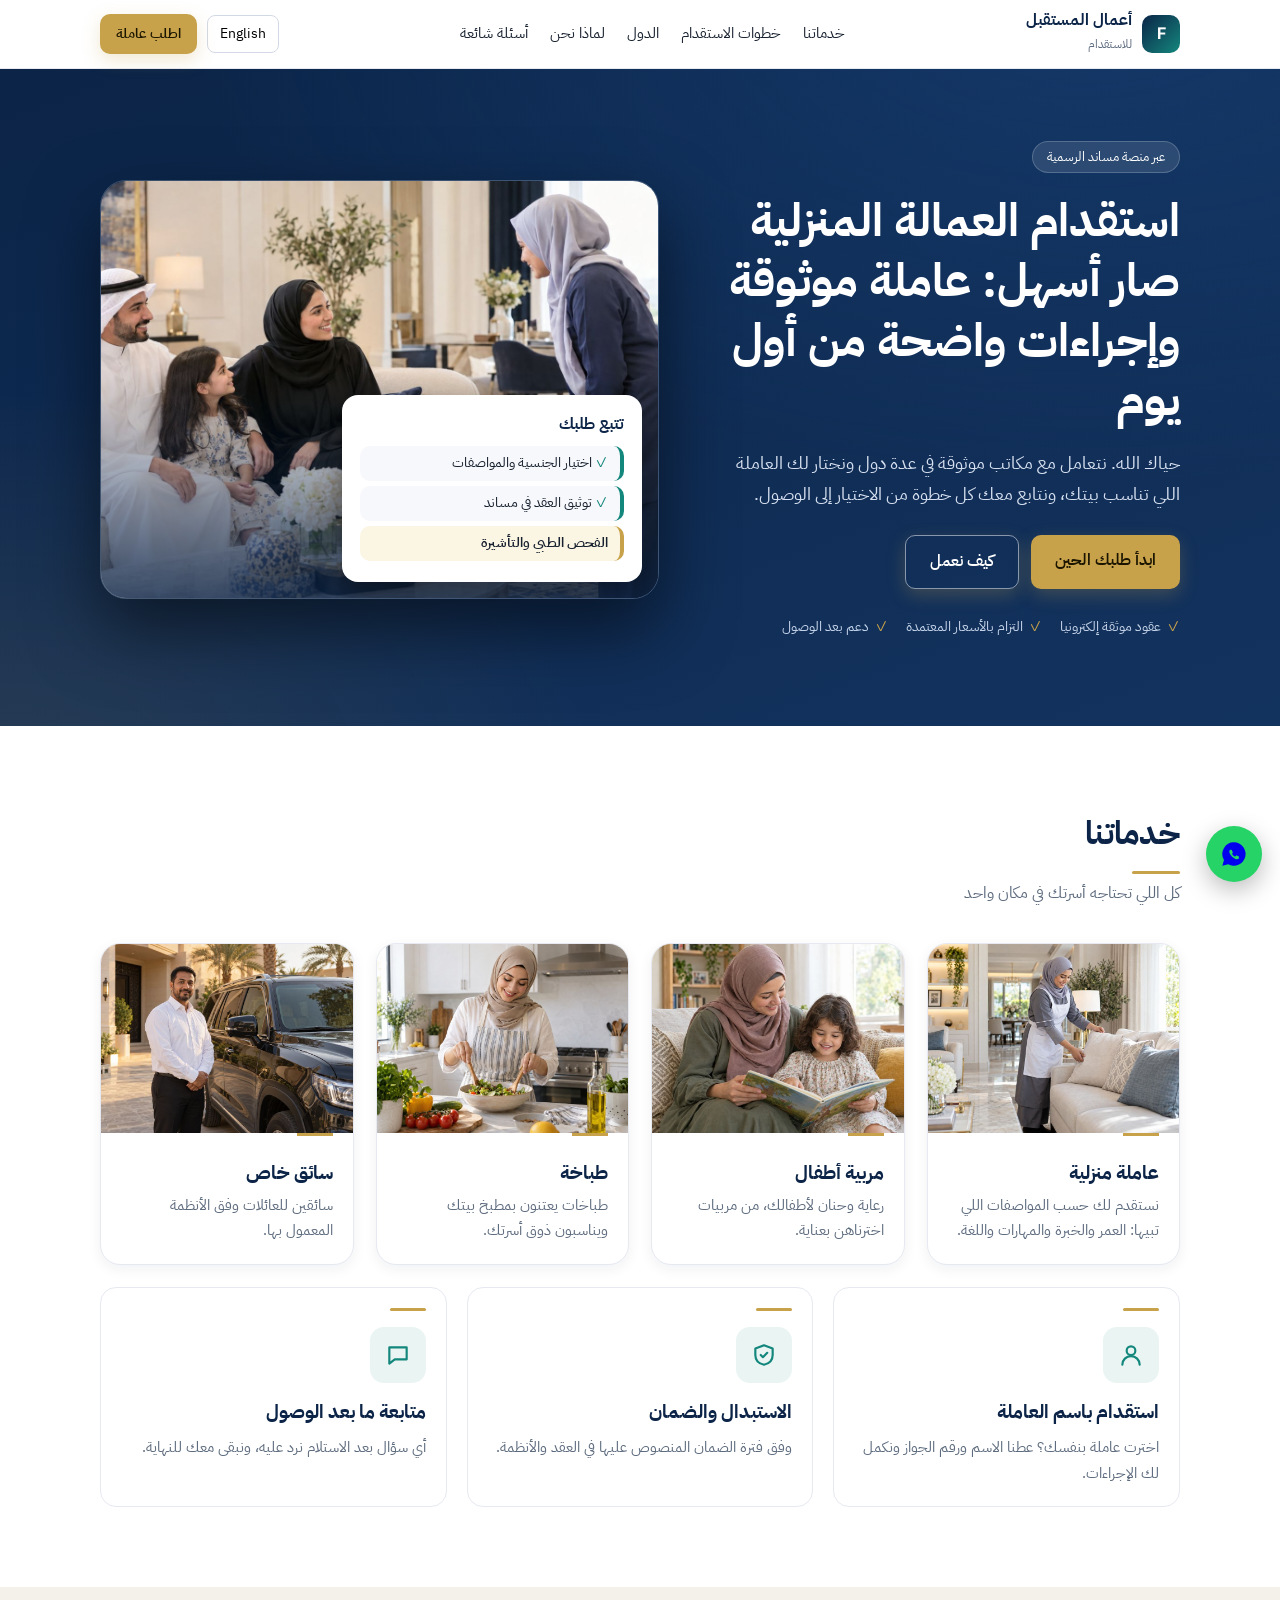
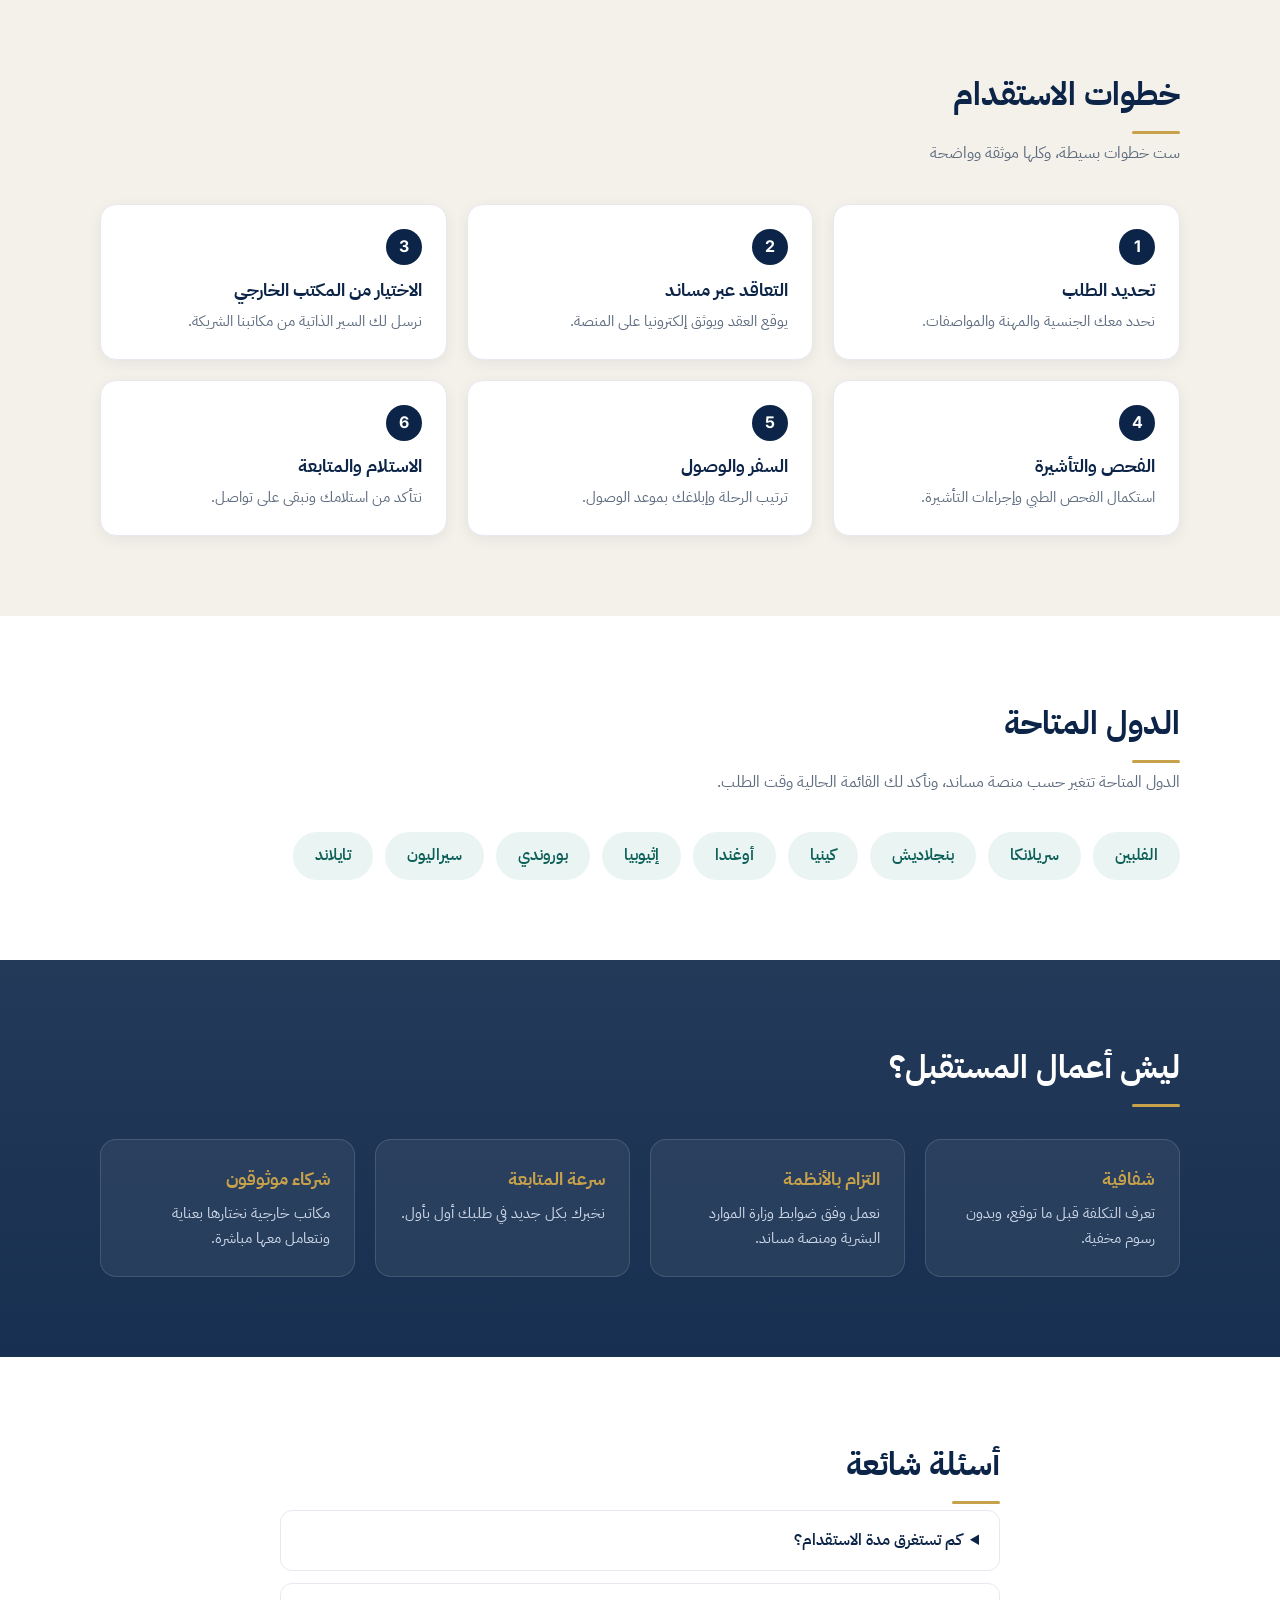
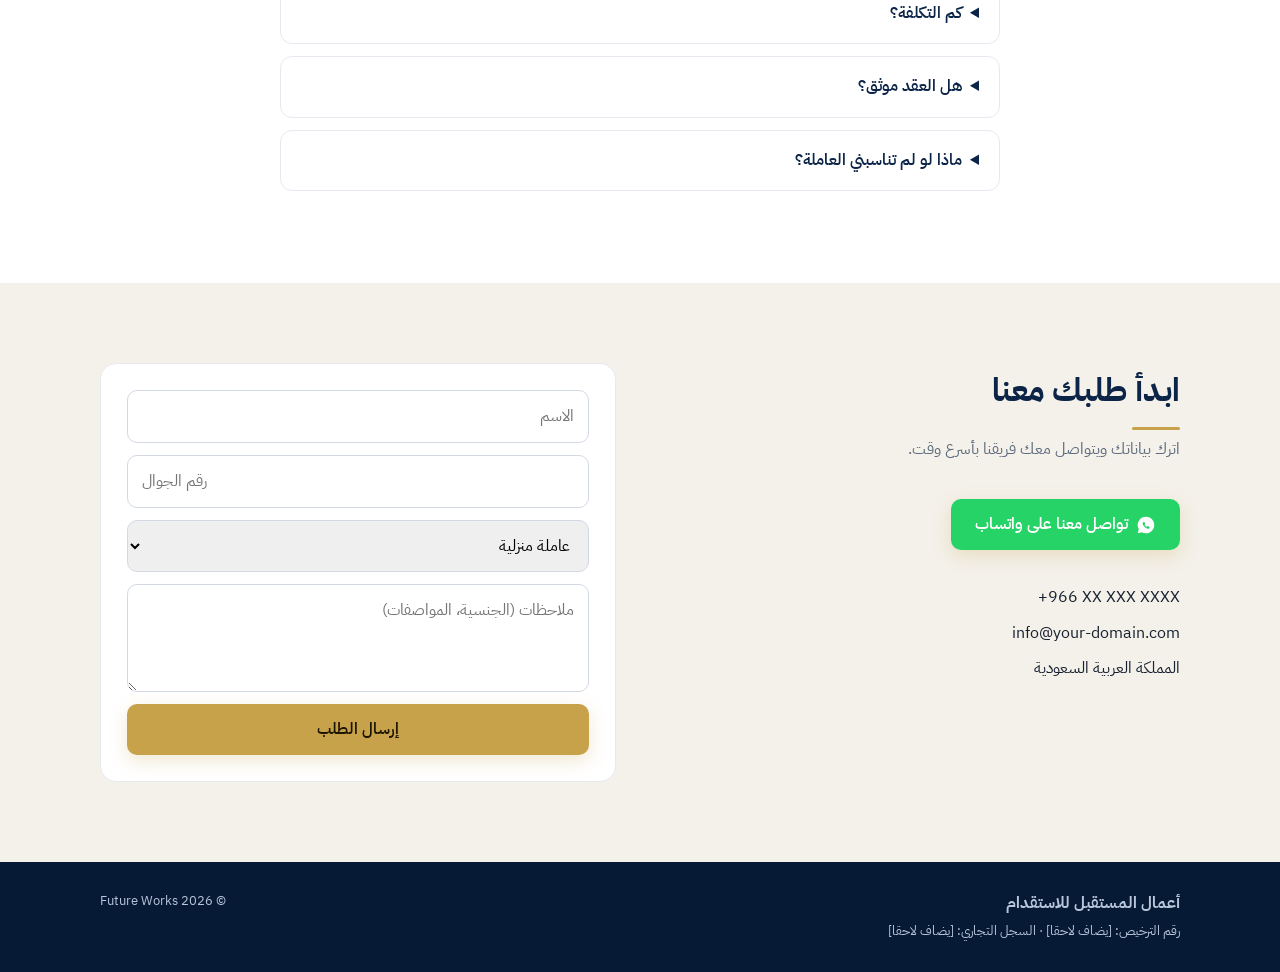
==== commit 07ab9b9b: "Add photography and richer visual design" ====
--- a/index.html
+++ b/index.html
@@ -38,7 +38,7 @@
         <li data-ar="دعم بعد الوصول" data-en="Support after arrival">دعم بعد الوصول</li>
       </ul>
     </div>
-    <div class="hero-card">
+    <div class="hero-visual"><img src="img/hero.jpg" alt="عائلة سعودية تستقبل عاملة منزلية" fetchpriority="high"><div class="hero-card">
       <div class="hc-title" data-ar="تتبع طلبك" data-en="Track your request">تتبع طلبك</div>
       <ol class="steps-mini">
         <li class="done" data-ar="اختيار الجنسية والمواصفات" data-en="Choose nationality & profile">اختيار الجنسية والمواصفات</li>
@@ -48,7 +48,7 @@
         <li data-ar="الاستلام والتسليم" data-en="Handover">الاستلام والتسليم</li>
       </ol>
       <small class="note" data-ar="مثال توضيحي للعرض" data-en="Illustrative example">مثال توضيحي للعرض</small>
-    </div>
+    </div></div>
   </div>
 </section>
 
@@ -56,14 +56,8 @@
   <div class="wrap">
     <h2 data-ar="خدماتنا" data-en="Our services">خدماتنا</h2>
     <p class="sub" data-ar="كل اللي تحتاجه أسرتك في مكان واحد" data-en="Everything a household needs, in one place">كل اللي تحتاجه أسرتك في مكان واحد</p>
-    <div class="grid3">
-      <article class="card"><div class="ic"><svg viewBox="0 0 24 24" width="26" height="26" fill="none" stroke="#14877d" stroke-width="2" stroke-linecap="round" stroke-linejoin="round"><path d="M3 11l9-7 9 7v9a1 1 0 0 1-1 1h-5v-6H9v6H4a1 1 0 0 1-1-1z"/></svg></div><h3 data-ar="عاملة منزلية" data-en="Housemaids">عاملة منزلية</h3><p data-ar="نستقدم لك حسب المواصفات اللي تبيها: العمر والخبرة والمهارات واللغة." data-en="Recruitment by specification: age, experience, skills and language.">نستقدم لك حسب المواصفات اللي تبيها: العمر والخبرة والمهارات واللغة.</p></article>
-      <article class="card"><div class="ic"><svg viewBox="0 0 24 24" width="26" height="26" fill="none" stroke="#14877d" stroke-width="2" stroke-linecap="round" stroke-linejoin="round"><path d="M6 13h12v6a2 2 0 0 1-2 2H8a2 2 0 0 1-2-2z"/><path d="M7 13a4 4 0 1 1 1-7 4 4 0 0 1 8 0 4 4 0 1 1 1 7"/></svg></div><h3 data-ar="طباخة ومربية أطفال" data-en="Cooks & nannies">طباخة ومربية أطفال</h3><p data-ar="مهن منزلية متخصصة تناسب احتياج بيتك." data-en="Specialised household roles to fit your family.">مهن منزلية متخصصة تناسب احتياج بيتك.</p></article>
-      <article class="card"><div class="ic"><svg viewBox="0 0 24 24" width="26" height="26" fill="none" stroke="#14877d" stroke-width="2" stroke-linecap="round" stroke-linejoin="round"><path d="M5 16l1.5-5a2 2 0 0 1 2-1.5h7a2 2 0 0 1 2 1.5L19 16"/><rect x="3" y="16" width="18" height="4" rx="1.5"/></svg></div><h3 data-ar="سائق خاص" data-en="Private drivers">سائق خاص</h3><p data-ar="استقدام سائقين للعائلات وفق الأنظمة المعمول بها." data-en="Drivers for families, in line with current regulations.">استقدام سائقين للعائلات وفق الأنظمة المعمول بها.</p></article>
-      <article class="card"><div class="ic"><svg viewBox="0 0 24 24" width="26" height="26" fill="none" stroke="#14877d" stroke-width="2" stroke-linecap="round" stroke-linejoin="round"><circle cx="12" cy="8" r="4"/><path d="M4 21a8 8 0 0 1 16 0"/></svg></div><h3 data-ar="استقدام باسم العاملة" data-en="Named worker recruitment">استقدام باسم العاملة</h3><p data-ar="اخترت عاملة بنفسك؟ عطنا الاسم ورقم الجواز ونكمل لك الإجراءات." data-en="Already chosen a worker? We handle it by name and passport number.">اخترت عاملة بنفسك؟ عطنا الاسم ورقم الجواز ونكمل لك الإجراءات.</p></article>
-      <article class="card"><div class="ic"><svg viewBox="0 0 24 24" width="26" height="26" fill="none" stroke="#14877d" stroke-width="2" stroke-linecap="round" stroke-linejoin="round"><path d="M12 3l8 3v6c0 5-3.5 8-8 9-4.5-1-8-4-8-9V6z"/><path d="M9 12l2 2 4-4"/></svg></div><h3 data-ar="الاستبدال والضمان" data-en="Replacement & guarantee">الاستبدال والضمان</h3><p data-ar="وفق فترة الضمان المنصوص عليها في العقد والأنظمة." data-en="As set out in the contract and regulations.">وفق فترة الضمان المنصوص عليها في العقد والأنظمة.</p></article>
-      <article class="card"><div class="ic"><svg viewBox="0 0 24 24" width="26" height="26" fill="none" stroke="#14877d" stroke-width="2" stroke-linecap="round" stroke-linejoin="round"><path d="M4 5h16v11H9l-5 4z"/></svg></div><h3 data-ar="متابعة ما بعد الوصول" data-en="After-arrival support">متابعة ما بعد الوصول</h3><p data-ar="أي سؤال بعد الاستلام نرد عليه، ونبقى معك للنهاية." data-en="We answer your questions and follow up after handover.">أي سؤال بعد الاستلام نرد عليه، ونبقى معك للنهاية.</p></article>
-    </div>
+    <div class="grid4 pgrid"><article class="pcard"><img src="img/s1.jpg" alt="عاملة منزلية" loading="lazy"><div class="pc-body"><h3 data-ar="عاملة منزلية" data-en="Housemaids">عاملة منزلية</h3><p data-ar="نستقدم لك حسب المواصفات اللي تبيها: العمر والخبرة والمهارات واللغة." data-en="Recruitment by the profile you want: age, experience, skills and language.">نستقدم لك حسب المواصفات اللي تبيها: العمر والخبرة والمهارات واللغة.</p></div></article><article class="pcard"><img src="img/s2.jpg" alt="مربية أطفال" loading="lazy"><div class="pc-body"><h3 data-ar="مربية أطفال" data-en="Nannies">مربية أطفال</h3><p data-ar="رعاية وحنان لأطفالك، من مربيات اخترناهن بعناية." data-en="Caring, carefully selected nannies for your children.">رعاية وحنان لأطفالك، من مربيات اخترناهن بعناية.</p></div></article><article class="pcard"><img src="img/s3.jpg" alt="طباخة" loading="lazy"><div class="pc-body"><h3 data-ar="طباخة" data-en="Cooks">طباخة</h3><p data-ar="طباخات يعتنون بمطبخ بيتك ويناسبون ذوق أسرتك." data-en="Cooks who keep your kitchen running and suit your family's taste.">طباخات يعتنون بمطبخ بيتك ويناسبون ذوق أسرتك.</p></div></article><article class="pcard"><img src="img/s4.jpg" alt="سائق خاص" loading="lazy"><div class="pc-body"><h3 data-ar="سائق خاص" data-en="Private drivers">سائق خاص</h3><p data-ar="سائقين للعائلات وفق الأنظمة المعمول بها." data-en="Drivers for families, in line with current regulations.">سائقين للعائلات وفق الأنظمة المعمول بها.</p></div></article></div>
+    <div class="grid3 mini"><article class="card"><div class="ic"><svg viewBox="0 0 24 24" width="26" height="26" fill="none" stroke="#14877d" stroke-width="2" stroke-linecap="round" stroke-linejoin="round"><circle cx="12" cy="8" r="4"/><path d="M4 21a8 8 0 0 1 16 0"/></svg></div><h3 data-ar="استقدام باسم العاملة" data-en="Named worker recruitment">استقدام باسم العاملة</h3><p data-ar="اخترت عاملة بنفسك؟ عطنا الاسم ورقم الجواز ونكمل لك الإجراءات." data-en="Already chosen a worker? We handle it by name and passport number.">اخترت عاملة بنفسك؟ عطنا الاسم ورقم الجواز ونكمل لك الإجراءات.</p></article><article class="card"><div class="ic"><svg viewBox="0 0 24 24" width="26" height="26" fill="none" stroke="#14877d" stroke-width="2" stroke-linecap="round" stroke-linejoin="round"><path d="M12 3l8 3v6c0 5-3.5 8-8 9-4.5-1-8-4-8-9V6z"/><path d="M9 12l2 2 4-4"/></svg></div><h3 data-ar="الاستبدال والضمان" data-en="Replacement & guarantee">الاستبدال والضمان</h3><p data-ar="وفق فترة الضمان المنصوص عليها في العقد والأنظمة." data-en="As set out in the contract and regulations.">وفق فترة الضمان المنصوص عليها في العقد والأنظمة.</p></article><article class="card"><div class="ic"><svg viewBox="0 0 24 24" width="26" height="26" fill="none" stroke="#14877d" stroke-width="2" stroke-linecap="round" stroke-linejoin="round"><path d="M4 5h16v11H9l-5 4z"/></svg></div><h3 data-ar="متابعة ما بعد الوصول" data-en="After-arrival support">متابعة ما بعد الوصول</h3><p data-ar="أي سؤال بعد الاستلام نرد عليه، ونبقى معك للنهاية." data-en="We answer your questions and follow up after handover.">أي سؤال بعد الاستلام نرد عليه، ونبقى معك للنهاية.</p></article></div>
   </div>
 </section>
 
@@ -92,7 +86,7 @@
   </div>
 </section>
 
-<section id="why" class="sec dark">
+<section id="why" class="sec dark band">
   <div class="wrap">
     <h2 data-ar="ليش أعمال المستقبل؟" data-en="Why Future Works?">ليش أعمال المستقبل؟</h2>
     <div class="grid4">
@@ -114,7 +108,7 @@
   </div>
 </section>
 
-<section id="contact" class="sec alt">
+<section id="contact" class="sec alt contact-sec">
   <div class="wrap contact">
     <div>
       <h2 data-ar="ابدأ طلبك معنا" data-en="Request a worker">ابدأ طلبك معنا</h2>
--- a/style.css
+++ b/style.css
@@ -62,3 +62,37 @@
 h2:after{content:'';display:block;width:48px;height:3px;background:var(--gold);border-radius:3px;margin-top:10px}
 .btn{box-shadow:0 6px 18px #c8a24a40}
 @media(max-width:560px){.nav-in{height:62px}.brand small{display:none}.nav-actions .btn.sm{display:none}.lang{padding:6px 10px}.wa-float{width:52px;height:52px}h2{font-size:26px}.sec{padding:56px 0}}
+
+.hero{padding:72px 0 88px}
+.hero-visual{position:relative;border-radius:26px;overflow:hidden;box-shadow:0 30px 70px #0008;aspect-ratio:4/4.6;border:1px solid #ffffff30}
+.hero-visual img{width:100%;height:100%;object-fit:cover;object-position:35% center;display:block}
+.hero-visual:after{content:'';position:absolute;inset:0;background:linear-gradient(180deg,transparent 45%,#0b2447cc)}
+.hero-visual .hero-card{position:absolute;z-index:2;inset-inline:16px;bottom:16px;padding:16px 18px;border-radius:16px;box-shadow:0 12px 30px #0006}
+.hero-visual .steps-mini li{padding:6px 12px;margin-bottom:5px;font-size:13.5px}
+.hero-visual .hc-title{margin-bottom:8px}.hero-visual .note{display:none}
+.hero-in{gap:56px}
+.pgrid{gap:22px}
+.pcard{background:#fff;border-radius:20px;overflow:hidden;border:1px solid #e6e9f0;transition:.3s;box-shadow:0 4px 14px #0b244710}
+.pcard:hover{transform:translateY(-6px);box-shadow:0 22px 44px #0b244726}
+.pcard img{width:100%;aspect-ratio:4/3;object-fit:cover;display:block;transition:.5s}
+.pcard:hover img{transform:scale(1.05)}
+.pcard{overflow:hidden}.pc-body{padding:18px 20px 22px;position:relative}
+.pc-body:before{content:'';position:absolute;top:0;inset-inline-start:20px;width:36px;height:3px;background:var(--gold)}
+.pc-body h3{margin:6px 0 4px;color:var(--navy);font-size:19px}.pc-body p{margin:0;color:var(--mute);font-size:14.5px}
+.mini{margin-top:22px}.mini .card{padding:20px}
+.band{background:linear-gradient(#0b2447e6,#0b2447f2),url(img/banner.jpg) center/cover fixed}
+.contact-sec{background:linear-gradient(#f7f8fbf2,#f7f8fbf2),url(img/banner.jpg) center/cover}
+.sec.alt{background:#f4f1ea}
+.timeline li{box-shadow:0 4px 14px #0b244710}
+@media(max-width:1000px){.grid4.pgrid{grid-template-columns:1fr 1fr}}
+@media(max-width:860px){.hero-visual{aspect-ratio:4/4.2}.band{background-attachment:scroll}}
+@media(max-width:560px){.grid4.pgrid{grid-template-columns:1fr}.hero-visual{aspect-ratio:auto;min-height:380px}.hero-visual .hero-card{position:relative;inset:auto;margin:-120px 12px 12px}.hero-visual{display:flex;flex-direction:column}.hero-visual img{height:300px}.hero-visual:after{display:none}}
+.hero-in{grid-template-columns:1fr 1.2fr}
+.hero-visual{aspect-ratio:16/12}
+.hero-visual img{object-position:center}
+.hero-visual .hero-card{inset-inline-end:auto;width:min(300px,60%)}
+.hero-visual .steps-mini li:nth-child(n+4){display:none}
+@media(max-width:860px){.hero-in{grid-template-columns:1fr}.hero-visual{aspect-ratio:16/12}}
+@media(max-width:560px){.hero-visual img{height:260px;object-position:78% center}.hero-visual .hero-card{width:auto;inset-inline-end:auto;margin:-70px 12px 12px}.hero-visual .steps-mini li:nth-child(n+4){display:none}}
+.hero-in>*{min-width:0}
+@media(max-width:560px){.hero-visual{aspect-ratio:auto!important;display:block;min-height:0;overflow:hidden}.hero-visual .hero-card{position:relative;inset:auto;width:auto;margin:-60px 12px 12px;display:block}.hero-visual img{height:260px}}
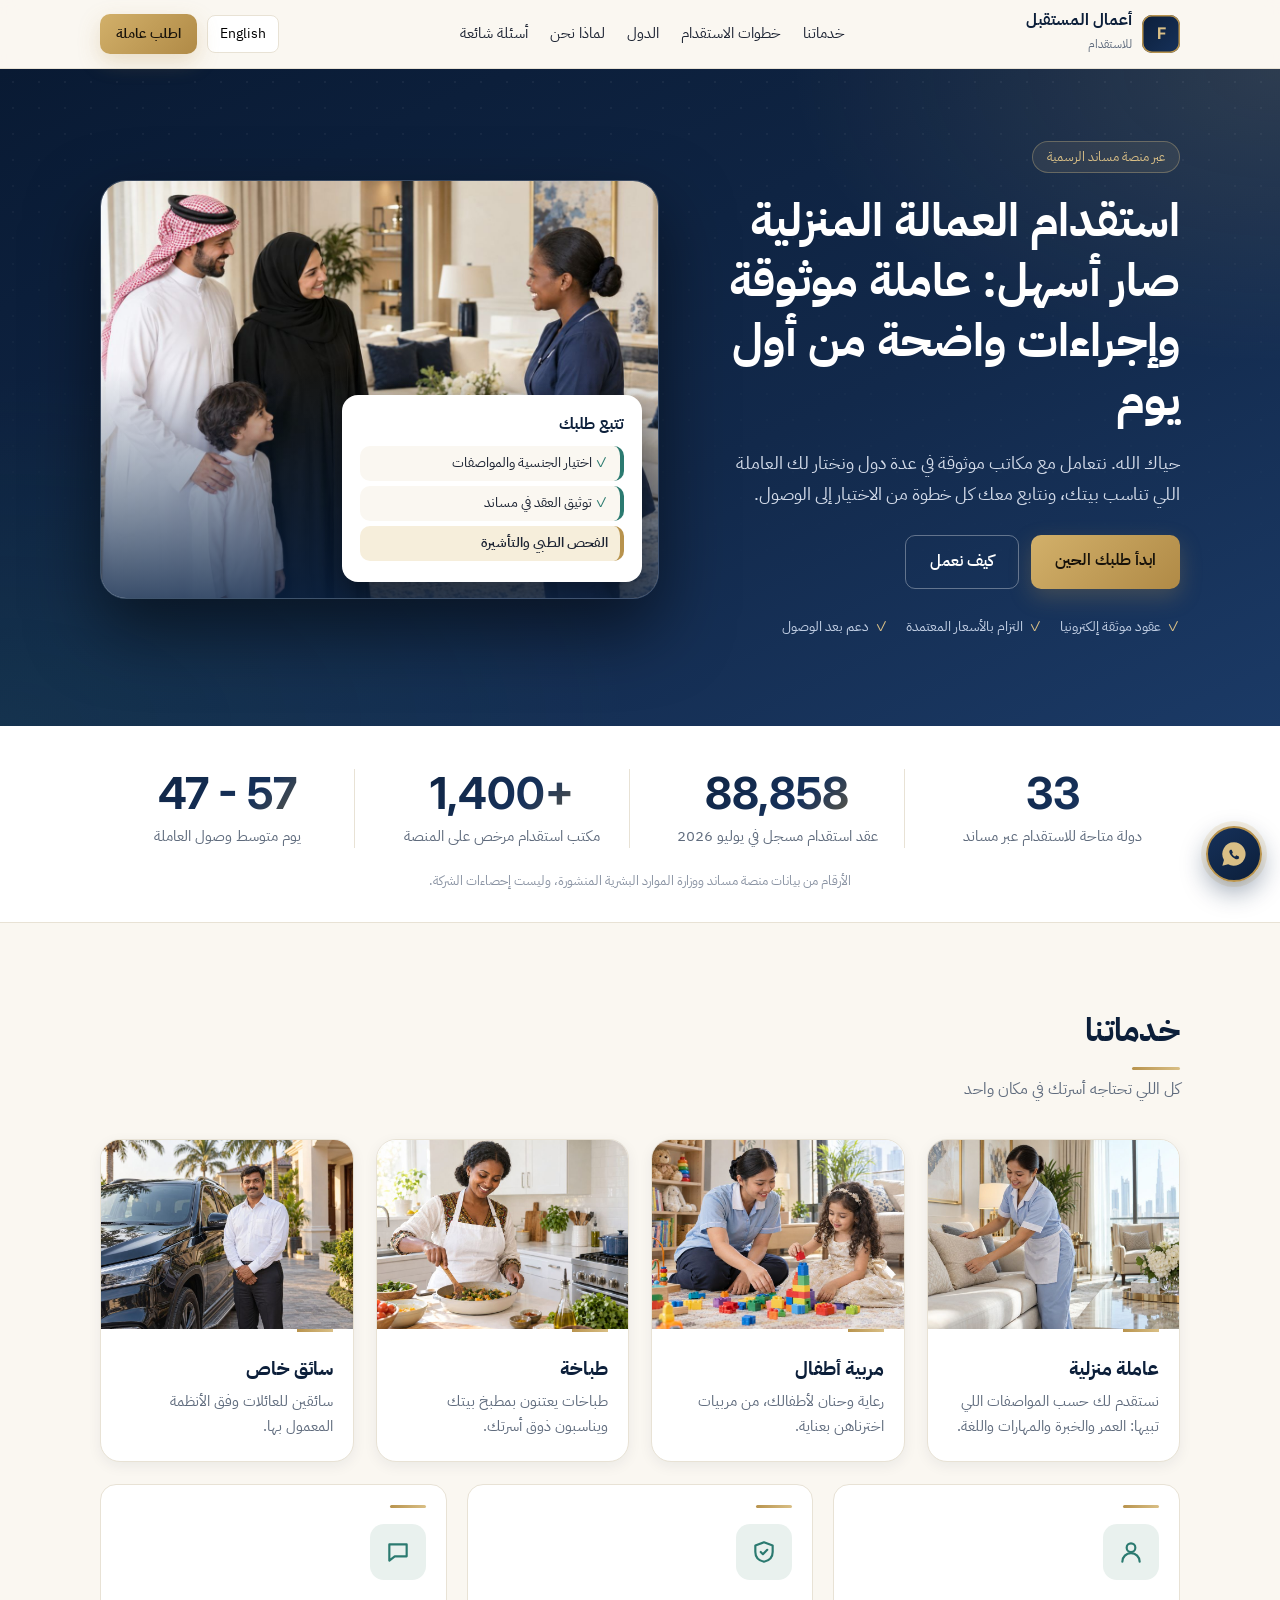
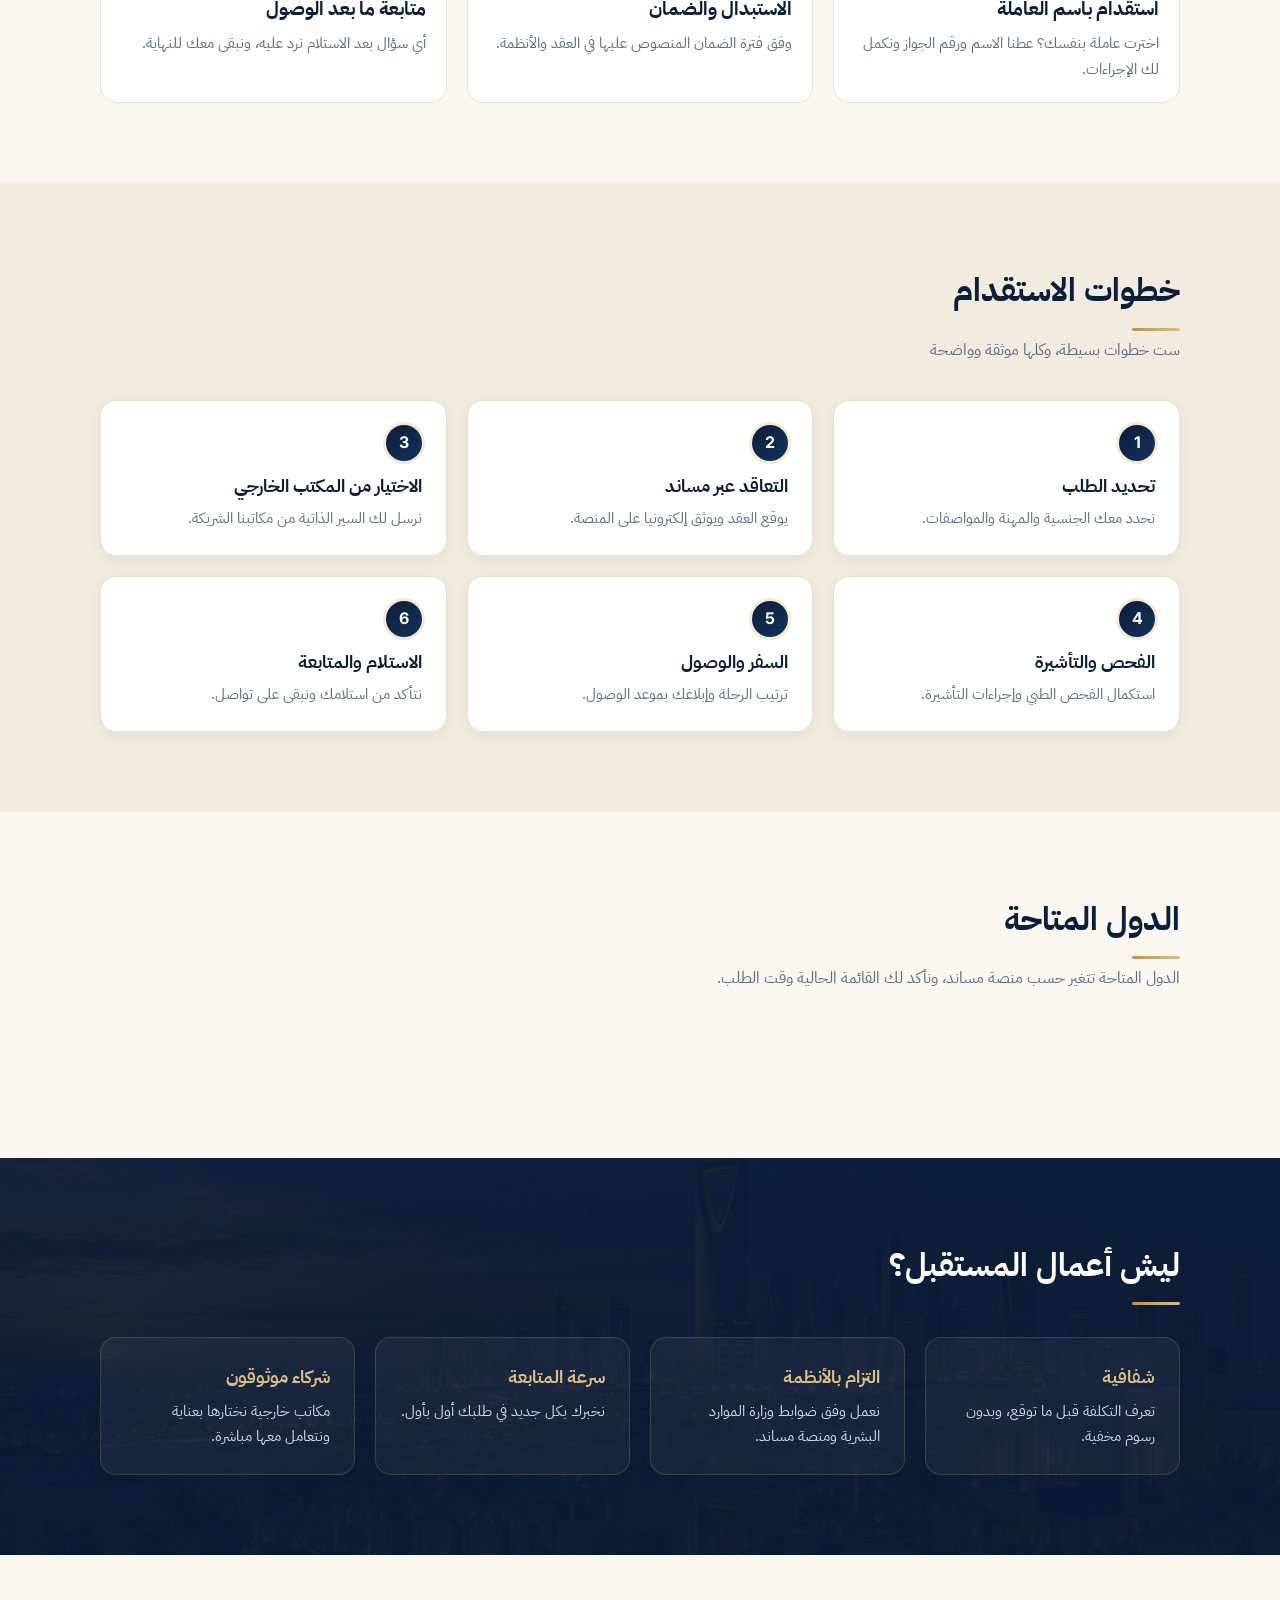
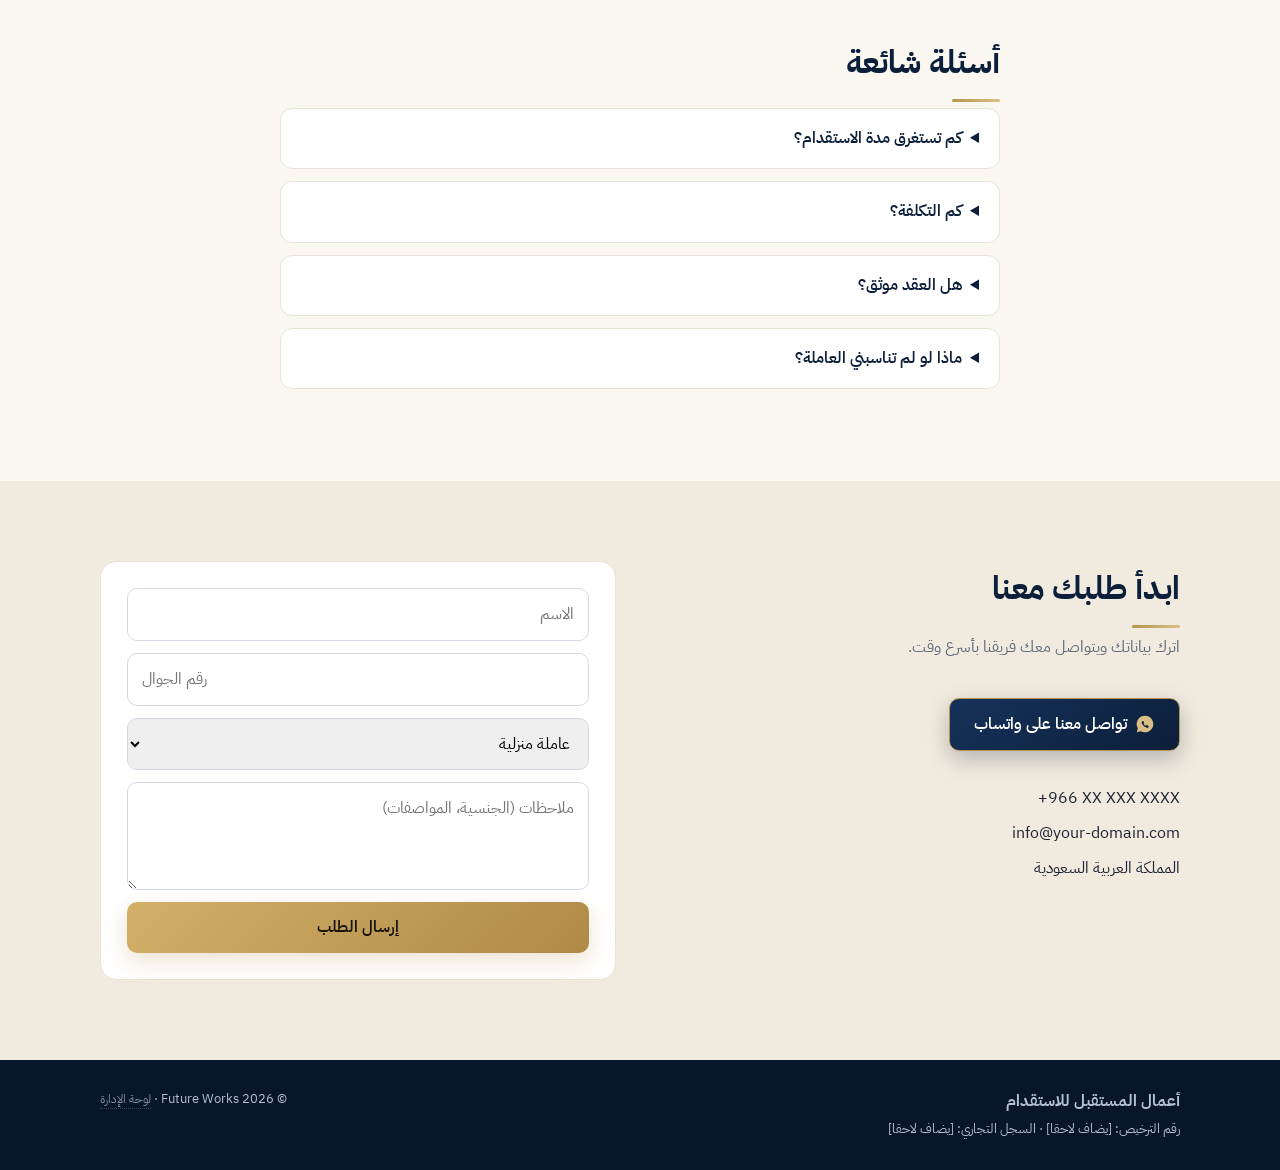
==== commit 5c0c9b30: "Refined palette, scroll animations, stats, admin dashboard" ====
--- a/index.html
+++ b/index.html
@@ -4,7 +4,7 @@
 <meta charset="utf-8">
 <meta name="viewport" content="width=device-width,initial-scale=1">
 <title>أعمال المستقبل للاستقدام | Future Works Recruitment</title>
-<meta name="description" content="استقدام العمالة المنزلية عبر منصة مساند بشفافية وسرعة. Domestic worker recruitment in Saudi Arabia through Musaned.">
+<meta name="theme-color" content="#0c1f3a"><meta name="description" content="استقدام العمالة المنزلية عبر منصة مساند بشفافية وسرعة. Domestic worker recruitment in Saudi Arabia through Musaned.">
 <link rel="preconnect" href="https://fonts.googleapis.com"><link rel="preconnect" href="https://fonts.gstatic.com" crossorigin>
 <link href="https://fonts.googleapis.com/css2?family=IBM+Plex+Sans+Arabic:wght@400;500;600;700&family=Inter:wght@400;500;600;700&display=swap" rel="stylesheet">
 <link rel="stylesheet" href="style.css">
@@ -52,12 +52,24 @@
   </div>
 </section>
 
+<section class="stats" aria-label="Musaned figures">
+  <div class="wrap">
+    <div class="stat-grid">
+      <div class="stat"><b dir="ltr"><span class="num" data-count="33">33</span></b><span data-ar="دولة متاحة للاستقدام عبر مساند" data-en="source countries on Musaned">دولة متاحة للاستقدام عبر مساند</span></div>
+      <div class="stat"><b dir="ltr"><span class="num" data-count="88858">88,858</span></b><span data-ar="عقد استقدام مسجل في يوليو 2026" data-en="recruitment contracts in July 2026">عقد استقدام مسجل في يوليو 2026</span></div>
+      <div class="stat"><b dir="ltr"><span class="num" data-count="1400">1,400</span>+</b><span data-ar="مكتب استقدام مرخص على المنصة" data-en="licensed offices on the platform">مكتب استقدام مرخص على المنصة</span></div>
+      <div class="stat"><b dir="ltr">47 - 57</b><span data-ar="يوم متوسط وصول العاملة" data-en="days average arrival time">يوم متوسط وصول العاملة</span></div>
+    </div>
+    <p class="stat-note" data-ar="الأرقام من بيانات منصة مساند ووزارة الموارد البشرية المنشورة، وليست إحصاءات الشركة." data-en="Figures are from published Musaned and HRSD data, not company statistics.">الأرقام من بيانات منصة مساند ووزارة الموارد البشرية المنشورة، وليست إحصاءات الشركة.</p>
+  </div>
+</section>
+
 <section id="services" class="sec">
   <div class="wrap">
     <h2 data-ar="خدماتنا" data-en="Our services">خدماتنا</h2>
     <p class="sub" data-ar="كل اللي تحتاجه أسرتك في مكان واحد" data-en="Everything a household needs, in one place">كل اللي تحتاجه أسرتك في مكان واحد</p>
     <div class="grid4 pgrid"><article class="pcard"><img src="img/s1.jpg" alt="عاملة منزلية" loading="lazy"><div class="pc-body"><h3 data-ar="عاملة منزلية" data-en="Housemaids">عاملة منزلية</h3><p data-ar="نستقدم لك حسب المواصفات اللي تبيها: العمر والخبرة والمهارات واللغة." data-en="Recruitment by the profile you want: age, experience, skills and language.">نستقدم لك حسب المواصفات اللي تبيها: العمر والخبرة والمهارات واللغة.</p></div></article><article class="pcard"><img src="img/s2.jpg" alt="مربية أطفال" loading="lazy"><div class="pc-body"><h3 data-ar="مربية أطفال" data-en="Nannies">مربية أطفال</h3><p data-ar="رعاية وحنان لأطفالك، من مربيات اخترناهن بعناية." data-en="Caring, carefully selected nannies for your children.">رعاية وحنان لأطفالك، من مربيات اخترناهن بعناية.</p></div></article><article class="pcard"><img src="img/s3.jpg" alt="طباخة" loading="lazy"><div class="pc-body"><h3 data-ar="طباخة" data-en="Cooks">طباخة</h3><p data-ar="طباخات يعتنون بمطبخ بيتك ويناسبون ذوق أسرتك." data-en="Cooks who keep your kitchen running and suit your family's taste.">طباخات يعتنون بمطبخ بيتك ويناسبون ذوق أسرتك.</p></div></article><article class="pcard"><img src="img/s4.jpg" alt="سائق خاص" loading="lazy"><div class="pc-body"><h3 data-ar="سائق خاص" data-en="Private drivers">سائق خاص</h3><p data-ar="سائقين للعائلات وفق الأنظمة المعمول بها." data-en="Drivers for families, in line with current regulations.">سائقين للعائلات وفق الأنظمة المعمول بها.</p></div></article></div>
-    <div class="grid3 mini"><article class="card"><div class="ic"><svg viewBox="0 0 24 24" width="26" height="26" fill="none" stroke="#14877d" stroke-width="2" stroke-linecap="round" stroke-linejoin="round"><circle cx="12" cy="8" r="4"/><path d="M4 21a8 8 0 0 1 16 0"/></svg></div><h3 data-ar="استقدام باسم العاملة" data-en="Named worker recruitment">استقدام باسم العاملة</h3><p data-ar="اخترت عاملة بنفسك؟ عطنا الاسم ورقم الجواز ونكمل لك الإجراءات." data-en="Already chosen a worker? We handle it by name and passport number.">اخترت عاملة بنفسك؟ عطنا الاسم ورقم الجواز ونكمل لك الإجراءات.</p></article><article class="card"><div class="ic"><svg viewBox="0 0 24 24" width="26" height="26" fill="none" stroke="#14877d" stroke-width="2" stroke-linecap="round" stroke-linejoin="round"><path d="M12 3l8 3v6c0 5-3.5 8-8 9-4.5-1-8-4-8-9V6z"/><path d="M9 12l2 2 4-4"/></svg></div><h3 data-ar="الاستبدال والضمان" data-en="Replacement & guarantee">الاستبدال والضمان</h3><p data-ar="وفق فترة الضمان المنصوص عليها في العقد والأنظمة." data-en="As set out in the contract and regulations.">وفق فترة الضمان المنصوص عليها في العقد والأنظمة.</p></article><article class="card"><div class="ic"><svg viewBox="0 0 24 24" width="26" height="26" fill="none" stroke="#14877d" stroke-width="2" stroke-linecap="round" stroke-linejoin="round"><path d="M4 5h16v11H9l-5 4z"/></svg></div><h3 data-ar="متابعة ما بعد الوصول" data-en="After-arrival support">متابعة ما بعد الوصول</h3><p data-ar="أي سؤال بعد الاستلام نرد عليه، ونبقى معك للنهاية." data-en="We answer your questions and follow up after handover.">أي سؤال بعد الاستلام نرد عليه، ونبقى معك للنهاية.</p></article></div>
+    <div class="grid3 mini"><article class="card"><div class="ic"><svg viewBox="0 0 24 24" width="26" height="26" fill="none" stroke="#2b7a70" stroke-width="2" stroke-linecap="round" stroke-linejoin="round"><circle cx="12" cy="8" r="4"/><path d="M4 21a8 8 0 0 1 16 0"/></svg></div><h3 data-ar="استقدام باسم العاملة" data-en="Named worker recruitment">استقدام باسم العاملة</h3><p data-ar="اخترت عاملة بنفسك؟ عطنا الاسم ورقم الجواز ونكمل لك الإجراءات." data-en="Already chosen a worker? We handle it by name and passport number.">اخترت عاملة بنفسك؟ عطنا الاسم ورقم الجواز ونكمل لك الإجراءات.</p></article><article class="card"><div class="ic"><svg viewBox="0 0 24 24" width="26" height="26" fill="none" stroke="#2b7a70" stroke-width="2" stroke-linecap="round" stroke-linejoin="round"><path d="M12 3l8 3v6c0 5-3.5 8-8 9-4.5-1-8-4-8-9V6z"/><path d="M9 12l2 2 4-4"/></svg></div><h3 data-ar="الاستبدال والضمان" data-en="Replacement & guarantee">الاستبدال والضمان</h3><p data-ar="وفق فترة الضمان المنصوص عليها في العقد والأنظمة." data-en="As set out in the contract and regulations.">وفق فترة الضمان المنصوص عليها في العقد والأنظمة.</p></article><article class="card"><div class="ic"><svg viewBox="0 0 24 24" width="26" height="26" fill="none" stroke="#2b7a70" stroke-width="2" stroke-linecap="round" stroke-linejoin="round"><path d="M4 5h16v11H9l-5 4z"/></svg></div><h3 data-ar="متابعة ما بعد الوصول" data-en="After-arrival support">متابعة ما بعد الوصول</h3><p data-ar="أي سؤال بعد الاستلام نرد عليه، ونبقى معك للنهاية." data-en="We answer your questions and follow up after handover.">أي سؤال بعد الاستلام نرد عليه، ونبقى معك للنهاية.</p></article></div>
   </div>
 </section>
 
@@ -129,7 +141,7 @@
 <footer>
   <div class="wrap foot">
     <div><b data-ar="أعمال المستقبل للاستقدام" data-en="Future Works Recruitment">أعمال المستقبل للاستقدام</b><br><small data-ar="رقم الترخيص: [يضاف لاحقا] · السجل التجاري: [يضاف لاحقا]" data-en="License no.: [to be added] · CR no.: [to be added]">رقم الترخيص: [يضاف لاحقا] · السجل التجاري: [يضاف لاحقا]</small></div>
-    <small>© 2026 Future Works</small>
+    <small>© 2026 Future Works · <a class="admin-link" href="admin.html" rel="nofollow">لوحة الإدارة</a></small>
   </div>
 </footer>
 <a class="wa-float" href="https://wa.me/966XXXXXXXXX" target="_blank" rel="noopener" aria-label="WhatsApp"><svg viewBox="0 0 24 24" width="28" height="28" fill="currentColor"><path d="M12 2a10 10 0 0 0-8.6 15.1L2 22l5-1.3A10 10 0 1 0 12 2zm4.600 13.200c-.2.600-1.200 1.100-1.700 1.200-.5.100-1 .1-1.700-.1a9.500 9.500 0 0 1-4.200-3.700c-.4-.600-1-1.600-1-2.500s.5-1.300.7-1.500c.2-.2.4-.2.600-.2h.4c.2 0 .4 0 .5.400l.7 1.700c.1.200 0 .4 0 .500l-.4.500c-.1.100-.2.300-.1.500.6 1 1.300 1.600 2.200 2.100.3.100.4.100.6-.1l.6-.7c.2-.2.300-.2.500-.1l1.600.8c.2.100.3.200.3.300.1.200.1.700-.1 1.100z"/></svg></a>
--- a/style.css
+++ b/style.css
@@ -96,3 +96,72 @@
 @media(max-width:560px){.hero-visual img{height:260px;object-position:78% center}.hero-visual .hero-card{width:auto;inset-inline-end:auto;margin:-70px 12px 12px}.hero-visual .steps-mini li:nth-child(n+4){display:none}}
 .hero-in>*{min-width:0}
 @media(max-width:560px){.hero-visual{aspect-ratio:auto!important;display:block;min-height:0;overflow:hidden}.hero-visual .hero-card{position:relative;inset:auto;width:auto;margin:-60px 12px 12px;display:block}.hero-visual img{height:260px}}
+.wa-float{background:linear-gradient(145deg,var(--navy2),var(--navy));border:2px solid var(--gold);box-shadow:0 10px 26px #0b244766,0 0 0 5px #c8a24a26;transition:.25s}
+.wa-float:hover{transform:translateY(-3px) scale(1.06);box-shadow:0 14px 30px #0b244788,0 0 0 7px #c8a24a38}
+.wa-float svg{fill:var(--gold)}
+.wa{background:linear-gradient(145deg,var(--navy2),var(--navy));color:#fff;border:1.5px solid var(--gold);box-shadow:0 6px 18px #0b244740}
+.wa svg{color:var(--gold)}
+
+/* ===== Refined palette (v5): ink navy, champagne gold, ivory ===== */
+:root{--navy:#0c1f3a;--navy2:#16315a;--gold:#b8934d;--gold2:#d9bf86;--gold-d:#9a7a3a;--teal:#2b7a70;--bg:#faf7f1;--sand:#f1ebdf;--ink:#1d2433;--mute:#5f6b7d;--line:#e8e2d5}
+body{color:var(--ink);background:var(--bg)}
+.nav{background:rgba(250,247,241,.9);border-bottom:1px solid var(--line);transition:box-shadow .3s,background .3s}
+.nav.scrolled{box-shadow:0 8px 28px #0c1f3a1a;background:rgba(250,247,241,.97)}
+.mark{background:linear-gradient(135deg,var(--navy),var(--navy2));box-shadow:inset 0 0 0 1.5px var(--gold)}
+.mark{color:var(--gold2)}
+.links a{position:relative;transition:color .25s}.links a:after{content:'';position:absolute;inset-inline:0;bottom:-6px;height:2px;background:var(--gold);transform:scaleX(0);transition:transform .3s;transform-origin:center}.links a:hover{color:var(--gold-d)}.links a:hover:after{transform:scaleX(1)}
+.btn{background:linear-gradient(135deg,#d2b06a,#b08a46);color:#17120a;box-shadow:0 8px 22px #b8934d44;transition:transform .25s,box-shadow .25s,filter .25s}
+.btn:hover{transform:translateY(-2px);box-shadow:0 14px 30px #b8934d66;filter:none}
+.btn:active{transform:translateY(0)}
+.btn.ghost{background:transparent;color:#fff;border:1.5px solid #ffffff55;box-shadow:none}.btn.ghost:hover{background:#ffffff14;border-color:var(--gold2);box-shadow:none}
+.lang{border-color:var(--line);background:#fff;transition:.25s}.lang:hover{border-color:var(--gold)}
+.hero{background:radial-gradient(700px 420px at 100% 0,#d9bf8624,transparent 70%),radial-gradient(900px 500px at 0 100%,#2b7a7022,transparent 70%),linear-gradient(155deg,#091a33,#12294b 58%,#1b3a66);position:relative;overflow:hidden}
+.hero:before{content:'';position:absolute;inset:0;background-image:radial-gradient(#ffffff0d 1px,transparent 1.2px);background-size:26px 26px;mask-image:linear-gradient(180deg,#000,transparent 85%);pointer-events:none}
+.pill{background:#d9bf8618;border:1px solid #d9bf8655;color:var(--gold2)}
+.hero p{color:#d3dbe9}.trust{color:#c0cde2}.trust li:before{color:var(--gold2)}
+.hero-card{box-shadow:0 18px 44px #00000055}
+.steps-mini li{background:var(--bg);border-inline-start-color:#d9d2c2}
+.steps-mini li.done{border-color:var(--teal)}.steps-mini li.done:before{color:var(--teal)}
+.steps-mini li.now{border-color:var(--gold);background:#f6eedb}
+h2{color:var(--navy)}h2:after{background:linear-gradient(90deg,var(--gold),var(--gold2))}
+.sec.alt{background:var(--sand)}
+.card,.pcard,.timeline li,details,form{border-color:var(--line)}
+.card:hover{box-shadow:0 16px 36px #0c1f3a1f}
+.ic{background:#e9f1ee}
+.card::before,.pc-body:before{background:linear-gradient(90deg,var(--gold),var(--gold2))}
+.timeline span{background:linear-gradient(135deg,var(--navy),var(--navy2));box-shadow:0 0 0 3px #d9bf8655}
+.chips span{background:#fff;color:var(--navy);border:1px solid var(--line);transition:.25s}.chips span:hover{background:var(--navy);color:var(--gold2);border-color:var(--navy);transform:translateY(-2px)}
+.dark,.band{background:linear-gradient(#0a1b36ec,#0a1b36f4),url(img/banner.jpg) center/cover}
+.dark h2{color:#fff}.why{background:#ffffff0c;border:1px solid #d9bf8630;transition:.3s}.why:hover{background:#ffffff14;border-color:var(--gold2);transform:translateY(-3px)}.why b{color:var(--gold2)}
+summary{color:var(--navy)}details{background:#fff;transition:box-shadow .3s}details[open]{box-shadow:0 10px 24px #0c1f3a14;border-color:#d9bf86}
+.contact-sec{background:linear-gradient(#f1ebdff4,#f1ebdff4),url(img/banner.jpg) center/cover}
+input:focus,select:focus,textarea:focus{outline:2px solid var(--gold);border-color:transparent}
+footer{background:#08162b;color:#b3bfd2}.admin-link{color:#7f8da3;text-decoration:none;font-size:12px;border-bottom:1px dotted #7f8da366}.admin-link:hover{color:var(--gold2)}
+.wa-float,.wa{border-color:var(--gold)}.wa-float svg,.wa svg{fill:var(--gold2);color:var(--gold2)}
+.wa-float{animation:pulse 3.2s infinite}
+@keyframes pulse{0%,100%{box-shadow:0 10px 26px #0c1f3a66,0 0 0 0 #b8934d55}60%{box-shadow:0 10px 26px #0c1f3a66,0 0 0 12px #b8934d00}}
+/* stats */
+.stats{background:#fff;border-bottom:1px solid var(--line);padding:44px 0 30px;margin-top:-1px}
+.stat-grid{display:grid;grid-template-columns:repeat(4,1fr);gap:20px;text-align:center}
+.stat b{display:block;font-size:clamp(30px,4vw,44px);color:var(--navy);line-height:1.1;font-family:Inter,sans-serif;background:linear-gradient(135deg,var(--navy),var(--navy2) 60%,var(--gold-d));-webkit-background-clip:text;background-clip:text;color:transparent}
+.stat span:not(.num){display:block;color:var(--mute);font-size:14.5px;margin-top:6px}
+.stat+.stat{border-inline-start:1px solid var(--line)}
+.stat-note{text-align:center;color:#8a93a3;font-size:12.5px;margin:22px 0 0}
+@media(max-width:700px){.stat-grid{grid-template-columns:1fr 1fr}.stat:nth-child(3){border-inline-start:0}}
+/* motion */
+html{scroll-padding-top:80px}
+.hero-text>*{animation:rise .8s cubic-bezier(.2,.7,.2,1) both}
+.hero-text>*:nth-child(2){animation-delay:.1s}.hero-text>*:nth-child(3){animation-delay:.2s}.hero-text>*:nth-child(4){animation-delay:.3s}.hero-text>*:nth-child(5){animation-delay:.4s}
+.hero-visual{animation:rise 1s .2s cubic-bezier(.2,.7,.2,1) both}
+.hero-visual img{animation:kenburns 18s ease-in-out infinite alternate}
+@keyframes rise{from{opacity:0;transform:translateY(22px)}to{opacity:1;transform:none}}
+@keyframes kenburns{from{transform:scale(1)}to{transform:scale(1.07)}}
+.js-anim .reveal{opacity:0;transform:translateY(26px);transition:opacity .7s cubic-bezier(.2,.7,.2,1) var(--d,0ms),transform .7s cubic-bezier(.2,.7,.2,1) var(--d,0ms),box-shadow .3s,border-color .3s,background .3s}
+.js-anim .reveal.in{opacity:1;transform:none}
+.js-anim .pcard.reveal.in:hover{transform:translateY(-6px)}
+.js-anim .card.reveal.in:hover{transform:translateY(-3px)}
+.js-anim .why.reveal.in:hover{transform:translateY(-3px)}
+.js-anim .chips span.reveal.in:hover{transform:translateY(-2px)}
+@media(prefers-reduced-motion:reduce){*,*:before,*:after{animation:none!important;transition:none!important;scroll-behavior:auto!important}.js-anim .reveal{opacity:1;transform:none}}
+.btn.wa{background:linear-gradient(145deg,var(--navy2),var(--navy));color:#fff;border:1.5px solid var(--gold);box-shadow:0 8px 22px #0c1f3a44}
+.btn.wa:hover{box-shadow:0 14px 30px #0c1f3a66}
